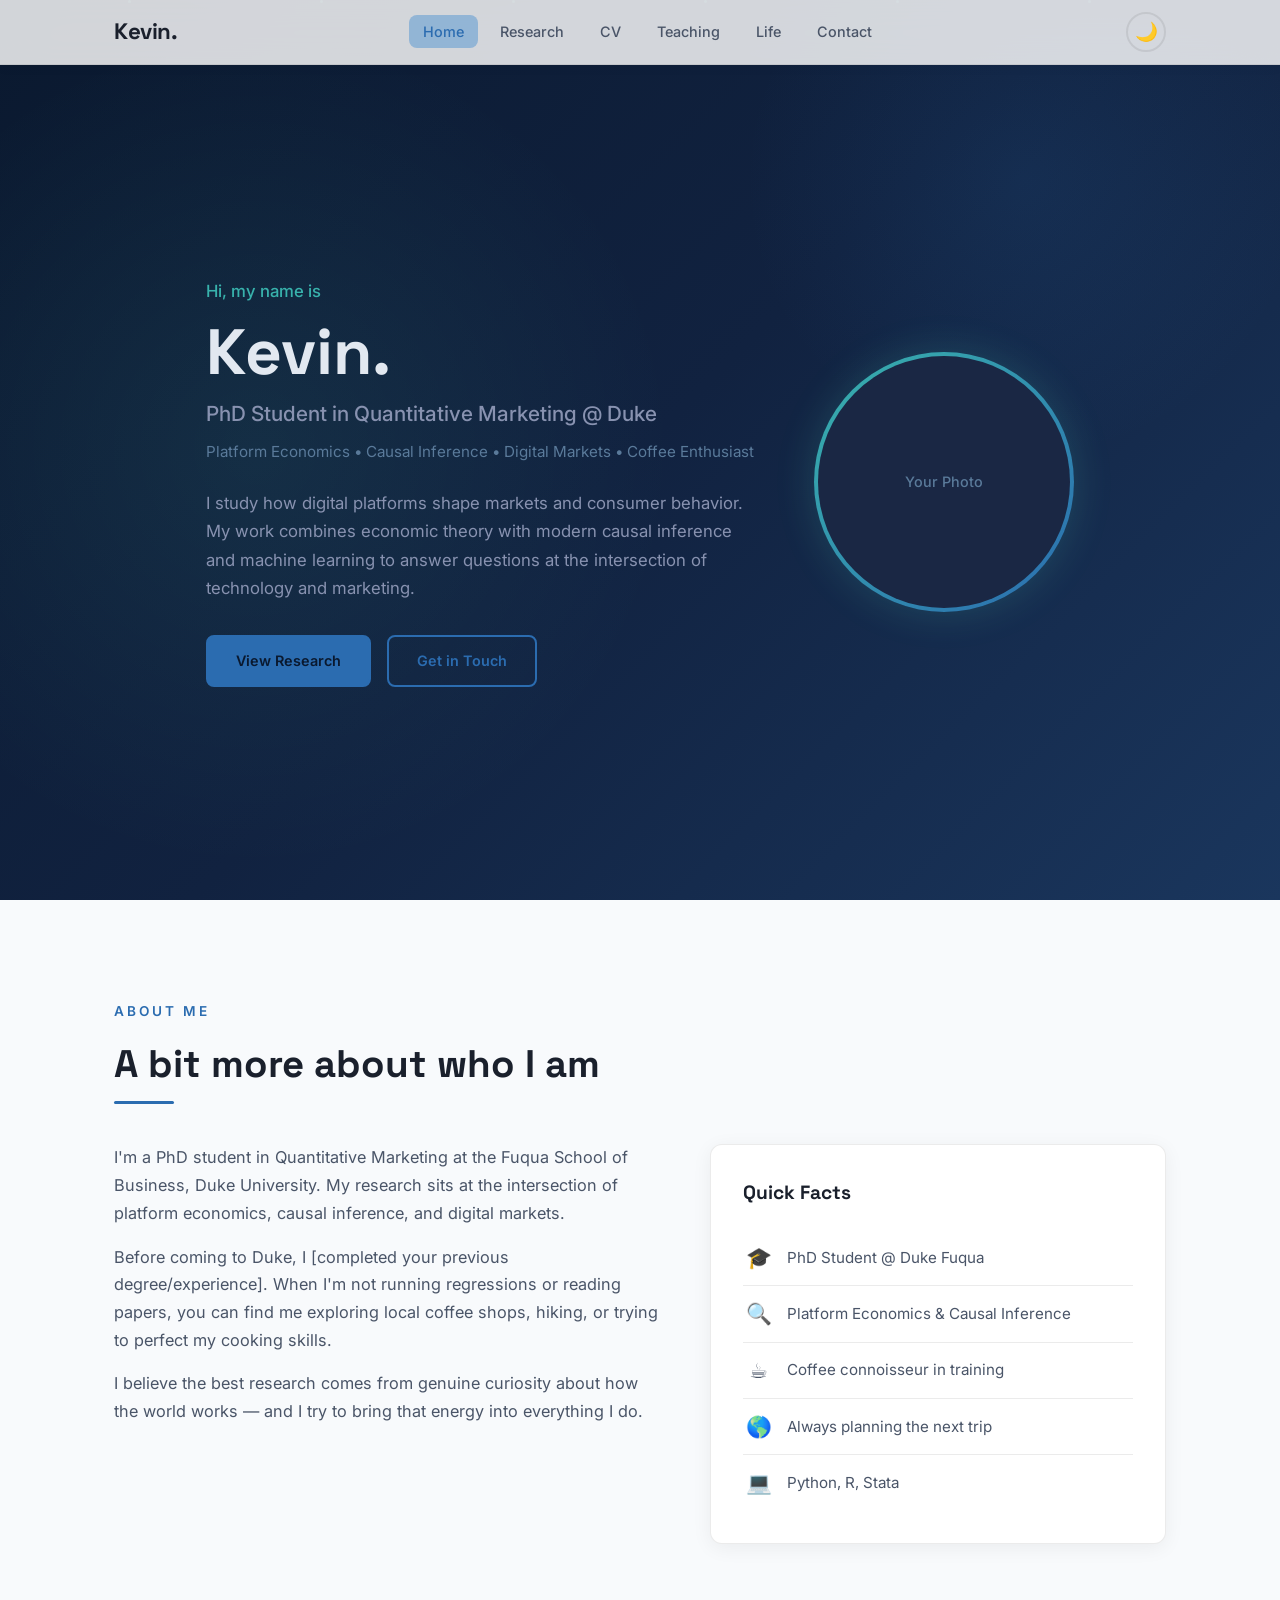
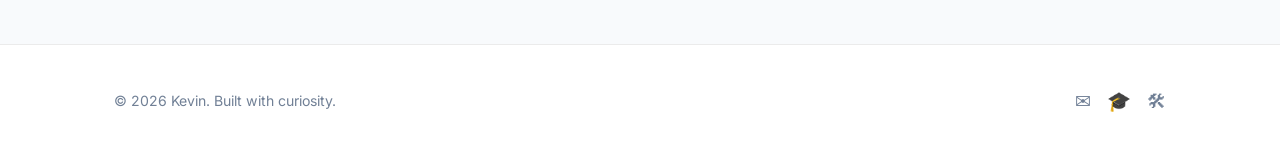
==== index.html @ 46b9edf4 "Redesign site: multi-page layout with dark mode, animations, and gallery Complete rebuild of persona" ====
<!DOCTYPE html>
<html lang="en">
<head>
  <meta charset="UTF-8">
  <meta name="viewport" content="width=device-width, initial-scale=1.0">
  <title>Kevin | PhD Student in Quantitative Marketing @ Duke</title>
  <meta name="description" content="Kevin is a PhD student in Quantitative Marketing at Duke University, researching platform economics, causal inference, and digital markets.">
  <link rel="preconnect" href="https://fonts.googleapis.com">
  <link rel="preconnect" href="https://fonts.gstatic.com" crossorigin>
  <link href="https://fonts.googleapis.com/css2?family=Inter:wght@400;500;600;700&family=Space+Grotesk:wght@500;600;700&display=swap" rel="stylesheet">
  <link rel="stylesheet" href="css/style.css">
</head>
<body>

  <!-- Navigation -->
  <nav class="navbar">
    <div class="container">
      <a href="index.html" class="nav-brand">Kevin.</a>
      <ul class="nav-links">
        <li><a href="index.html">Home</a></li>
        <li><a href="research.html">Research</a></li>
        <li><a href="cv.html">CV</a></li>
        <li><a href="teaching.html">Teaching</a></li>
        <li><a href="life.html">Life</a></li>
        <li><a href="contact.html">Contact</a></li>
      </ul>
      <button class="theme-toggle" aria-label="Toggle dark mode">🌙</button>
      <button class="nav-hamburger" aria-label="Toggle menu">
        <span></span><span></span><span></span>
      </button>
    </div>
  </nav>

  <!-- Hero -->
  <header class="hero">
    <div class="hero-particles">
      <span></span><span></span><span></span>
      <span></span><span></span><span></span>
    </div>
    <div class="container hero-content">
      <div class="hero-text">
        <p class="hero-greeting">Hi, my name is</p>
        <h1>Kevin.</h1>
        <p class="hero-tagline">PhD Student in Quantitative Marketing @ Duke</p>
        <p class="hero-personality">Platform Economics &bull; Causal Inference &bull; Digital Markets &bull; Coffee Enthusiast</p>
        <p class="hero-bio">
          I study how digital platforms shape markets and consumer behavior.
          My work combines economic theory with modern causal inference and
          machine learning to answer questions at the intersection of
          technology and marketing.
        </p>
        <div class="hero-buttons">
          <a href="research.html" class="btn btn-primary">View Research</a>
          <a href="contact.html" class="btn btn-outline">Get in Touch</a>
        </div>
      </div>
      <div class="hero-photo">
        <div class="photo-frame">
          <div class="photo-placeholder">
            <!-- Replace with: <img src="assets/your-photo.jpg" alt="Kevin"> -->
            Your Photo
          </div>
        </div>
      </div>
    </div>
  </header>

  <!-- About Section -->
  <section class="section" id="about">
    <div class="container">
      <div class="section-header animate-on-scroll">
        <p class="section-label">About Me</p>
        <h2 class="section-title">A bit more about who I am</h2>
      </div>
      <div class="about-grid">
        <div class="about-text animate-on-scroll">
          <p>
            I'm a PhD student in Quantitative Marketing at the Fuqua School of Business,
            Duke University. My research sits at the intersection of platform economics,
            causal inference, and digital markets.
          </p>
          <p>
            Before coming to Duke, I [completed your previous degree/experience].
            When I'm not running regressions or reading papers, you can find me
            exploring local coffee shops, hiking, or trying to perfect my cooking skills.
          </p>
          <p>
            I believe the best research comes from genuine curiosity about how the world works
            &mdash; and I try to bring that energy into everything I do.
          </p>
        </div>
        <div class="fun-facts animate-on-scroll">
          <h3>Quick Facts</h3>
          <div class="fact-item">
            <span class="fact-icon">&#127891;</span>
            <span>PhD Student @ Duke Fuqua</span>
          </div>
          <div class="fact-item">
            <span class="fact-icon">&#128269;</span>
            <span>Platform Economics &amp; Causal Inference</span>
          </div>
          <div class="fact-item">
            <span class="fact-icon">&#9749;</span>
            <span>Coffee connoisseur in training</span>
          </div>
          <div class="fact-item">
            <span class="fact-icon">&#127758;</span>
            <span>Always planning the next trip</span>
          </div>
          <div class="fact-item">
            <span class="fact-icon">&#128187;</span>
            <span>Python, R, Stata</span>
          </div>
        </div>
      </div>
    </div>
  </section>

  <!-- Footer -->
  <footer class="footer">
    <div class="container">
      <p class="footer-text">&copy; 2026 Kevin. Built with curiosity.</p>
      <div class="footer-socials">
        <a href="mailto:your.email@duke.edu" aria-label="Email" title="Email">&#9993;</a>
        <a href="https://scholar.google.com/" target="_blank" rel="noopener" aria-label="Google Scholar" title="Google Scholar">&#127891;</a>
        <a href="https://github.com/Kevin2330" target="_blank" rel="noopener" aria-label="GitHub" title="GitHub">&#128736;</a>
      </div>
    </div>
  </footer>

  <script src="js/main.js"></script>
</body>
</html>
---- css/style.css ----
/* ═══════════════════════════════════════════════
   Kevin's Personal Website — Style System
   ═══════════════════════════════════════════════ */

/* ── Reset ── */
*, *::before, *::after { margin: 0; padding: 0; box-sizing: border-box; }

/* ── Light Theme (default) ── */
:root {
  --bg-primary: #f8fafc;
  --bg-secondary: #ffffff;
  --bg-card: #ffffff;
  --bg-hero: linear-gradient(135deg, #0a192f 0%, #112240 50%, #1a365d 100%);
  --bg-nav: rgba(255, 255, 255, 0.82);
  --text-primary: #1a202c;
  --text-secondary: #4a5568;
  --text-muted: #718096;
  --accent: #2b6cb0;
  --accent-bright: #3182ce;
  --accent-glow: rgba(49, 130, 206, 0.4);
  --accent-teal: #38b2ac;
  --border: rgba(0, 0, 0, 0.08);
  --shadow-sm: 0 1px 3px rgba(0,0,0,0.06);
  --shadow-md: 0 4px 14px rgba(0,0,0,0.08);
  --shadow-lg: 0 10px 40px rgba(0,0,0,0.1);
  --shadow-card: 0 4px 20px rgba(0,0,0,0.06);
  --nav-shadow: 0 1px 12px rgba(0,0,0,0.06);
  --radius: 12px;
  --radius-sm: 8px;
  --font-sans: 'Inter', system-ui, -apple-system, sans-serif;
  --font-heading: 'Space Grotesk', 'Inter', sans-serif;
  --max-width: 1100px;
  --transition: 0.3s cubic-bezier(0.4, 0, 0.2, 1);
}

/* ── Dark Theme ── */
[data-theme="dark"] {
  --bg-primary: #0a192f;
  --bg-secondary: #112240;
  --bg-card: #1a2744;
  --bg-hero: linear-gradient(135deg, #020c1b 0%, #0a192f 50%, #112240 100%);
  --bg-nav: rgba(10, 25, 47, 0.88);
  --text-primary: #ccd6f6;
  --text-secondary: #8892b0;
  --text-muted: #5a6a8a;
  --accent: #64ffda;
  --accent-bright: #64ffda;
  --accent-glow: rgba(100, 255, 218, 0.15);
  --accent-teal: #64ffda;
  --border: rgba(255, 255, 255, 0.08);
  --shadow-sm: 0 1px 3px rgba(0,0,0,0.3);
  --shadow-md: 0 4px 14px rgba(0,0,0,0.4);
  --shadow-lg: 0 10px 40px rgba(0,0,0,0.5);
  --shadow-card: 0 4px 20px rgba(0,0,0,0.3);
  --nav-shadow: 0 1px 12px rgba(0,0,0,0.3);
}

/* ── Base ── */
html { scroll-behavior: smooth; }

body {
  font-family: var(--font-sans);
  color: var(--text-primary);
  background: var(--bg-primary);
  line-height: 1.7;
  font-size: 16px;
  transition: background var(--transition), color var(--transition);
  overflow-x: hidden;
}

a { color: var(--accent-bright); text-decoration: none; transition: color var(--transition); }
a:hover { color: var(--accent-teal); }

img { max-width: 100%; display: block; }

.container {
  max-width: var(--max-width);
  margin: 0 auto;
  padding: 0 24px;
}

/* ── Navbar (Glassmorphism) ── */
.navbar {
  position: fixed;
  top: 0;
  left: 0;
  right: 0;
  z-index: 1000;
  background: var(--bg-nav);
  backdrop-filter: blur(20px);
  -webkit-backdrop-filter: blur(20px);
  border-bottom: 1px solid var(--border);
  box-shadow: var(--nav-shadow);
  transition: background var(--transition), box-shadow var(--transition);
}

.navbar .container {
  display: flex;
  align-items: center;
  justify-content: space-between;
  height: 64px;
}

.nav-brand {
  font-family: var(--font-heading);
  font-size: 1.4rem;
  font-weight: 700;
  color: var(--text-primary);
  letter-spacing: -0.5px;
}
.nav-brand:hover { color: var(--accent); text-decoration: none; }

.nav-links {
  list-style: none;
  display: flex;
  align-items: center;
  gap: 8px;
}

.nav-links a {
  color: var(--text-secondary);
  font-size: 0.9rem;
  font-weight: 500;
  padding: 8px 14px;
  border-radius: var(--radius-sm);
  transition: all var(--transition);
  position: relative;
}

.nav-links a:hover,
.nav-links a.active {
  color: var(--accent);
  background: var(--accent-glow);
  text-decoration: none;
}

/* Dark mode toggle */
.theme-toggle {
  background: none;
  border: 2px solid var(--border);
  color: var(--text-secondary);
  cursor: pointer;
  width: 40px;
  height: 40px;
  border-radius: 50%;
  display: flex;
  align-items: center;
  justify-content: center;
  font-size: 1.15rem;
  transition: all var(--transition);
  margin-left: 8px;
}
.theme-toggle:hover {
  border-color: var(--accent);
  color: var(--accent);
  transform: rotate(30deg);
}

/* Hamburger */
.nav-hamburger {
  display: none;
  background: none;
  border: none;
  cursor: pointer;
  flex-direction: column;
  gap: 5px;
  padding: 8px;
}
.nav-hamburger span {
  display: block;
  width: 24px;
  height: 2.5px;
  background: var(--text-primary);
  border-radius: 2px;
  transition: all var(--transition);
}
.nav-hamburger.open span:nth-child(1) { transform: rotate(45deg) translate(5px, 5px); }
.nav-hamburger.open span:nth-child(2) { opacity: 0; }
.nav-hamburger.open span:nth-child(3) { transform: rotate(-45deg) translate(5px, -5px); }

/* ── Hero Section ── */
.hero {
  min-height: 100vh;
  display: flex;
  align-items: center;
  background: var(--bg-hero);
  position: relative;
  overflow: hidden;
  padding-top: 64px;
}

.hero::before {
  content: '';
  position: absolute;
  inset: 0;
  background:
    radial-gradient(ellipse 600px 600px at 20% 50%, rgba(100,255,218,0.07) 0%, transparent 70%),
    radial-gradient(ellipse 400px 400px at 80% 20%, rgba(49,130,206,0.1) 0%, transparent 70%);
  animation: heroGlow 8s ease-in-out infinite alternate;
}

@keyframes heroGlow {
  0% { opacity: 0.6; transform: scale(1); }
  100% { opacity: 1; transform: scale(1.05); }
}

/* Floating particles */
.hero-particles {
  position: absolute;
  inset: 0;
  overflow: hidden;
  pointer-events: none;
}
.hero-particles span {
  position: absolute;
  width: 3px;
  height: 3px;
  background: rgba(100, 255, 218, 0.3);
  border-radius: 50%;
  animation: float linear infinite;
}
.hero-particles span:nth-child(1) { left: 10%; animation-duration: 12s; animation-delay: 0s; }
.hero-particles span:nth-child(2) { left: 25%; animation-duration: 15s; animation-delay: 2s; }
.hero-particles span:nth-child(3) { left: 40%; animation-duration: 10s; animation-delay: 4s; }
.hero-particles span:nth-child(4) { left: 55%; animation-duration: 14s; animation-delay: 1s; }
.hero-particles span:nth-child(5) { left: 70%; animation-duration: 11s; animation-delay: 3s; }
.hero-particles span:nth-child(6) { left: 85%; animation-duration: 13s; animation-delay: 5s; }

@keyframes float {
  0% { transform: translateY(100vh) scale(0); opacity: 0; }
  10% { opacity: 1; }
  90% { opacity: 1; }
  100% { transform: translateY(-10vh) scale(1); opacity: 0; }
}

.hero-content {
  display: flex;
  align-items: center;
  gap: 60px;
  position: relative;
  z-index: 2;
  padding: 40px 0;
}

.hero-text { flex: 1; }

.hero-greeting {
  font-family: var(--font-sans);
  font-size: 1.05rem;
  color: var(--accent-teal);
  font-weight: 500;
  margin-bottom: 12px;
  opacity: 0;
  animation: fadeInUp 0.6s ease forwards 0.2s;
}

.hero h1 {
  font-family: var(--font-heading);
  font-size: clamp(2.5rem, 5vw, 4rem);
  font-weight: 700;
  color: #e2e8f0;
  line-height: 1.1;
  margin-bottom: 8px;
  opacity: 0;
  animation: fadeInUp 0.6s ease forwards 0.4s;
}

.hero-tagline {
  font-size: clamp(1rem, 2vw, 1.3rem);
  color: #8892b0;
  margin-bottom: 8px;
  font-weight: 500;
  opacity: 0;
  animation: fadeInUp 0.6s ease forwards 0.6s;
}

.hero-personality {
  font-size: 0.95rem;
  color: #5a7a9a;
  margin-bottom: 24px;
  opacity: 0;
  animation: fadeInUp 0.6s ease forwards 0.7s;
}

.hero-bio {
  font-size: 1.05rem;
  color: #8892b0;
  max-width: 540px;
  margin-bottom: 32px;
  opacity: 0;
  animation: fadeInUp 0.6s ease forwards 0.8s;
}

.hero-buttons {
  display: flex;
  gap: 16px;
  flex-wrap: wrap;
  opacity: 0;
  animation: fadeInUp 0.6s ease forwards 1s;
}

@keyframes fadeInUp {
  from { opacity: 0; transform: translateY(24px); }
  to { opacity: 1; transform: translateY(0); }
}

/* Hero photo */
.hero-photo {
  flex-shrink: 0;
  opacity: 0;
  animation: fadeInUp 0.6s ease forwards 0.8s;
}

.photo-frame {
  width: 260px;
  height: 260px;
  border-radius: 50%;
  padding: 4px;
  background: linear-gradient(135deg, var(--accent-teal), var(--accent));
  box-shadow: 0 0 40px rgba(100,255,218,0.15);
  transition: transform var(--transition), box-shadow var(--transition);
}
.photo-frame:hover {
  transform: scale(1.03);
  box-shadow: 0 0 60px rgba(100,255,218,0.25);
}

.photo-placeholder {
  width: 100%;
  height: 100%;
  border-radius: 50%;
  background: #1a2744;
  display: flex;
  align-items: center;
  justify-content: center;
  color: #5a7a9a;
  font-size: 0.9rem;
  font-weight: 500;
  overflow: hidden;
}
.photo-placeholder img {
  width: 100%;
  height: 100%;
  object-fit: cover;
  border-radius: 50%;
}

/* ── Buttons ── */
.btn {
  display: inline-flex;
  align-items: center;
  gap: 8px;
  padding: 12px 28px;
  font-family: var(--font-sans);
  font-size: 0.9rem;
  font-weight: 600;
  border-radius: var(--radius-sm);
  border: 2px solid transparent;
  cursor: pointer;
  transition: all var(--transition);
  text-decoration: none;
}
.btn:hover { text-decoration: none; }

.btn-primary {
  background: var(--accent);
  color: #0a192f;
  border-color: var(--accent);
}
.btn-primary:hover {
  background: transparent;
  color: var(--accent);
  transform: translateY(-2px);
  box-shadow: 0 4px 20px var(--accent-glow);
}

.btn-outline {
  background: transparent;
  color: var(--accent);
  border-color: var(--accent);
}
.btn-outline:hover {
  background: var(--accent-glow);
  transform: translateY(-2px);
  color: var(--accent);
}

/* ── Section Layout ── */
.section {
  padding: 100px 0;
}

.section-header {
  margin-bottom: 48px;
}

.section-label {
  font-family: var(--font-sans);
  font-size: 0.85rem;
  font-weight: 600;
  color: var(--accent);
  text-transform: uppercase;
  letter-spacing: 3px;
  margin-bottom: 8px;
}

.section-title {
  font-family: var(--font-heading);
  font-size: clamp(1.8rem, 3vw, 2.4rem);
  font-weight: 700;
  color: var(--text-primary);
  position: relative;
  display: inline-block;
}

.section-title::after {
  content: '';
  position: absolute;
  bottom: -8px;
  left: 0;
  width: 60px;
  height: 3px;
  background: var(--accent);
  border-radius: 2px;
}

.section-alt {
  background: var(--bg-secondary);
}

/* ── About Section (Home page below fold) ── */
.about-grid {
  display: grid;
  grid-template-columns: 1.2fr 1fr;
  gap: 48px;
  align-items: start;
}

.about-text p {
  color: var(--text-secondary);
  margin-bottom: 16px;
  font-size: 1.02rem;
}

.fun-facts {
  background: var(--bg-card);
  border: 1px solid var(--border);
  border-radius: var(--radius);
  padding: 32px;
  box-shadow: var(--shadow-card);
}

.fun-facts h3 {
  font-family: var(--font-heading);
  font-size: 1.2rem;
  margin-bottom: 20px;
  color: var(--text-primary);
}

.fact-item {
  display: flex;
  align-items: center;
  gap: 12px;
  padding: 10px 0;
  border-bottom: 1px solid var(--border);
  color: var(--text-secondary);
  font-size: 0.95rem;
}
.fact-item:last-child { border-bottom: none; }
.fact-icon {
  font-size: 1.3rem;
  width: 32px;
  text-align: center;
}

/* ── Research Cards ── */
.research-section { margin-bottom: 48px; }

.research-section h3 {
  font-family: var(--font-heading);
  font-size: 1.3rem;
  color: var(--text-primary);
  margin-bottom: 24px;
  padding-left: 16px;
  border-left: 3px solid var(--accent);
}

.paper-card {
  background: var(--bg-card);
  border: 1px solid var(--border);
  border-radius: var(--radius);
  padding: 28px;
  margin-bottom: 20px;
  box-shadow: var(--shadow-card);
  transition: all var(--transition);
  position: relative;
  overflow: hidden;
}

.paper-card::before {
  content: '';
  position: absolute;
  top: 0;
  left: 0;
  width: 3px;
  height: 100%;
  background: var(--accent);
  transform: scaleY(0);
  transition: transform var(--transition);
}

.paper-card:hover {
  transform: translateY(-4px);
  box-shadow: var(--shadow-lg);
}
.paper-card:hover::before {
  transform: scaleY(1);
}

.paper-title {
  font-family: var(--font-heading);
  font-size: 1.1rem;
  font-weight: 600;
  color: var(--text-primary);
  margin-bottom: 6px;
}

.paper-authors {
  font-size: 0.9rem;
  color: var(--text-muted);
  font-style: italic;
  margin-bottom: 12px;
}

.paper-abstract {
  font-size: 0.92rem;
  color: var(--text-secondary);
  line-height: 1.6;
  max-height: 0;
  overflow: hidden;
  transition: max-height 0.4s ease, margin 0.3s ease;
}
.paper-abstract.expanded {
  max-height: 500px;
  margin-bottom: 16px;
}

.paper-toggle {
  background: none;
  border: none;
  color: var(--accent);
  font-size: 0.85rem;
  font-weight: 600;
  cursor: pointer;
  padding: 4px 0;
  transition: color var(--transition);
  font-family: var(--font-sans);
}
.paper-toggle:hover { color: var(--accent-teal); }

.paper-links {
  display: flex;
  gap: 12px;
  margin-top: 12px;
}

.paper-link {
  font-size: 0.82rem;
  font-weight: 600;
  color: var(--accent);
  padding: 4px 12px;
  border: 1px solid var(--accent);
  border-radius: 20px;
  transition: all var(--transition);
}
.paper-link:hover {
  background: var(--accent);
  color: #0a192f;
  text-decoration: none;
}

/* ── CV Page ── */
.cv-header {
  text-align: center;
  margin-bottom: 48px;
}

.cv-download-btn {
  display: inline-flex;
  align-items: center;
  gap: 10px;
  padding: 14px 36px;
  font-size: 1rem;
}

.cv-embed {
  width: 100%;
  height: 80vh;
  border: 1px solid var(--border);
  border-radius: var(--radius);
  box-shadow: var(--shadow-md);
  margin-bottom: 48px;
}

.cv-timeline {
  position: relative;
  padding-left: 32px;
}

.cv-timeline::before {
  content: '';
  position: absolute;
  left: 7px;
  top: 0;
  bottom: 0;
  width: 2px;
  background: var(--border);
}

.timeline-item {
  position: relative;
  margin-bottom: 32px;
}

.timeline-item::before {
  content: '';
  position: absolute;
  left: -29px;
  top: 6px;
  width: 12px;
  height: 12px;
  background: var(--accent);
  border-radius: 50%;
  border: 2px solid var(--bg-primary);
}

.timeline-year {
  font-size: 0.85rem;
  font-weight: 600;
  color: var(--accent);
  margin-bottom: 4px;
}

.timeline-title {
  font-family: var(--font-heading);
  font-size: 1.1rem;
  font-weight: 600;
  color: var(--text-primary);
}

.timeline-subtitle {
  font-size: 0.95rem;
  color: var(--text-secondary);
}

/* ── Teaching Cards ── */
.teaching-grid {
  display: grid;
  grid-template-columns: repeat(auto-fill, minmax(320px, 1fr));
  gap: 24px;
}

.teaching-card {
  background: var(--bg-card);
  border: 1px solid var(--border);
  border-radius: var(--radius);
  padding: 28px;
  box-shadow: var(--shadow-card);
  transition: all var(--transition);
}

.teaching-card:hover {
  transform: translateY(-4px);
  box-shadow: var(--shadow-lg);
  border-color: var(--accent);
}

.teaching-card h3 {
  font-family: var(--font-heading);
  font-size: 1.1rem;
  color: var(--text-primary);
  margin-bottom: 4px;
}

.teaching-code {
  font-size: 0.85rem;
  color: var(--accent);
  font-weight: 600;
  margin-bottom: 8px;
}

.teaching-role {
  font-size: 0.9rem;
  color: var(--text-secondary);
  margin-bottom: 8px;
}

.teaching-desc {
  font-size: 0.9rem;
  color: var(--text-muted);
}

/* ── Life Gallery ── */
.gallery-filters {
  display: flex;
  gap: 8px;
  margin-bottom: 32px;
  flex-wrap: wrap;
}

.filter-btn {
  padding: 8px 20px;
  border: 2px solid var(--border);
  border-radius: 24px;
  background: transparent;
  color: var(--text-secondary);
  font-family: var(--font-sans);
  font-size: 0.88rem;
  font-weight: 500;
  cursor: pointer;
  transition: all var(--transition);
}

.filter-btn:hover,
.filter-btn.active {
  border-color: var(--accent);
  color: var(--accent);
  background: var(--accent-glow);
}

.gallery-grid {
  display: grid;
  grid-template-columns: repeat(auto-fill, minmax(280px, 1fr));
  gap: 20px;
}

.gallery-item {
  border-radius: var(--radius);
  overflow: hidden;
  cursor: pointer;
  position: relative;
  background: var(--bg-card);
  border: 1px solid var(--border);
  box-shadow: var(--shadow-card);
  transition: all var(--transition);
}

.gallery-item:hover {
  transform: translateY(-6px) scale(1.01);
  box-shadow: var(--shadow-lg);
}

.gallery-img {
  width: 100%;
  aspect-ratio: 1;
  object-fit: cover;
  transition: transform 0.5s ease;
}

/* Placeholder gradient images */
.gallery-placeholder {
  width: 100%;
  aspect-ratio: 1;
  display: flex;
  align-items: center;
  justify-content: center;
  font-size: 2.5rem;
  color: rgba(255,255,255,0.7);
}
.gallery-placeholder.travel { background: linear-gradient(135deg, #667eea, #764ba2); }
.gallery-placeholder.food { background: linear-gradient(135deg, #f093fb, #f5576c); }
.gallery-placeholder.hobbies { background: linear-gradient(135deg, #4facfe, #00f2fe); }
.gallery-placeholder.misc { background: linear-gradient(135deg, #43e97b, #38f9d7); }

.gallery-item:hover .gallery-img,
.gallery-item:hover .gallery-placeholder {
  transform: scale(1.05);
}

.gallery-caption {
  padding: 16px;
}

.gallery-caption h4 {
  font-family: var(--font-heading);
  font-size: 0.95rem;
  color: var(--text-primary);
  margin-bottom: 4px;
}

.gallery-caption p {
  font-size: 0.85rem;
  color: var(--text-muted);
}

.gallery-tag {
  display: inline-block;
  font-size: 0.72rem;
  font-weight: 600;
  color: var(--accent);
  background: var(--accent-glow);
  padding: 2px 10px;
  border-radius: 12px;
  margin-top: 8px;
  text-transform: uppercase;
  letter-spacing: 0.5px;
}

/* Lightbox */
.lightbox {
  position: fixed;
  inset: 0;
  background: rgba(0,0,0,0.92);
  z-index: 2000;
  display: none;
  align-items: center;
  justify-content: center;
  opacity: 0;
  transition: opacity 0.3s ease;
  cursor: pointer;
  backdrop-filter: blur(8px);
}
.lightbox.active {
  display: flex;
  opacity: 1;
}
.lightbox-content {
  max-width: 90vw;
  max-height: 85vh;
  position: relative;
  cursor: default;
}
.lightbox-content img,
.lightbox-content .gallery-placeholder {
  max-width: 90vw;
  max-height: 80vh;
  border-radius: var(--radius);
  object-fit: contain;
}
.lightbox-caption {
  text-align: center;
  color: #ccd6f6;
  padding: 16px;
  font-size: 1rem;
}
.lightbox-close {
  position: absolute;
  top: 20px;
  right: 24px;
  background: none;
  border: none;
  color: #ccd6f6;
  font-size: 2rem;
  cursor: pointer;
  z-index: 2001;
  transition: color var(--transition);
  line-height: 1;
}
.lightbox-close:hover { color: var(--accent); }

/* ── Contact Page ── */
.contact-grid {
  display: grid;
  grid-template-columns: 1fr 1fr;
  gap: 48px;
  align-items: start;
}

.contact-links {
  list-style: none;
  display: flex;
  flex-direction: column;
  gap: 16px;
}

.contact-link {
  display: flex;
  align-items: center;
  gap: 16px;
  padding: 20px 24px;
  background: var(--bg-card);
  border: 1px solid var(--border);
  border-radius: var(--radius);
  transition: all var(--transition);
  box-shadow: var(--shadow-card);
}

.contact-link:hover {
  transform: translateX(8px);
  border-color: var(--accent);
  box-shadow: var(--shadow-md);
  text-decoration: none;
}

.contact-icon {
  width: 48px;
  height: 48px;
  background: var(--accent-glow);
  border-radius: 50%;
  display: flex;
  align-items: center;
  justify-content: center;
  font-size: 1.3rem;
  flex-shrink: 0;
}

.contact-link-text h4 {
  font-family: var(--font-heading);
  font-size: 1rem;
  color: var(--text-primary);
}

.contact-link-text p {
  font-size: 0.88rem;
  color: var(--text-muted);
}

.contact-info h3 {
  font-family: var(--font-heading);
  font-size: 1.3rem;
  color: var(--text-primary);
  margin-bottom: 16px;
}

.contact-info p {
  color: var(--text-secondary);
  margin-bottom: 12px;
  line-height: 1.8;
}

/* ── Footer ── */
.footer {
  padding: 40px 0;
  border-top: 1px solid var(--border);
  background: var(--bg-secondary);
}

.footer .container {
  display: flex;
  justify-content: space-between;
  align-items: center;
}

.footer-text {
  font-size: 0.88rem;
  color: var(--text-muted);
}

.footer-socials {
  display: flex;
  gap: 16px;
}

.footer-socials a {
  color: var(--text-muted);
  font-size: 1.2rem;
  transition: all var(--transition);
}
.footer-socials a:hover {
  color: var(--accent);
  transform: translateY(-2px);
}

/* ── Scroll Animations ── */
.animate-on-scroll {
  opacity: 0;
  transform: translateY(30px);
  transition: opacity 0.7s ease, transform 0.7s ease;
}
.animate-on-scroll.visible {
  opacity: 1;
  transform: translateY(0);
}

/* Stagger children */
.stagger-children .animate-on-scroll:nth-child(1) { transition-delay: 0s; }
.stagger-children .animate-on-scroll:nth-child(2) { transition-delay: 0.1s; }
.stagger-children .animate-on-scroll:nth-child(3) { transition-delay: 0.2s; }
.stagger-children .animate-on-scroll:nth-child(4) { transition-delay: 0.3s; }
.stagger-children .animate-on-scroll:nth-child(5) { transition-delay: 0.4s; }
.stagger-children .animate-on-scroll:nth-child(6) { transition-delay: 0.5s; }
.stagger-children .animate-on-scroll:nth-child(7) { transition-delay: 0.6s; }
.stagger-children .animate-on-scroll:nth-child(8) { transition-delay: 0.7s; }

/* ── Page Top Padding (for fixed nav) ── */
.page-top {
  padding-top: 64px;
}

/* ── Page Hero (non-home pages) ── */
.page-hero {
  padding: 80px 0 40px;
  background: var(--bg-hero);
  margin-top: -64px;
  padding-top: 120px;
}

.page-hero h1 {
  font-family: var(--font-heading);
  font-size: clamp(2rem, 4vw, 3rem);
  color: #e2e8f0;
  margin-bottom: 8px;
}

.page-hero p {
  color: #8892b0;
  font-size: 1.05rem;
  max-width: 600px;
}

/* ── Responsive ── */
@media (max-width: 768px) {
  .nav-links {
    position: fixed;
    top: 64px;
    left: 0;
    right: 0;
    background: var(--bg-nav);
    backdrop-filter: blur(20px);
    -webkit-backdrop-filter: blur(20px);
    flex-direction: column;
    padding: 16px 24px;
    gap: 4px;
    border-bottom: 1px solid var(--border);
    transform: translateY(-120%);
    transition: transform var(--transition);
    box-shadow: var(--shadow-md);
  }

  .nav-links.open {
    transform: translateY(0);
  }

  .nav-hamburger {
    display: flex;
  }

  .hero-content {
    flex-direction: column-reverse;
    text-align: center;
    gap: 32px;
    padding: 24px 0;
  }

  .hero-bio { margin-left: auto; margin-right: auto; }
  .hero-buttons { justify-content: center; }

  .photo-frame {
    width: 180px;
    height: 180px;
  }

  .about-grid {
    grid-template-columns: 1fr;
    gap: 32px;
  }

  .contact-grid {
    grid-template-columns: 1fr;
    gap: 32px;
  }

  .gallery-grid {
    grid-template-columns: repeat(auto-fill, minmax(240px, 1fr));
  }

  .teaching-grid {
    grid-template-columns: 1fr;
  }

  .footer .container {
    flex-direction: column;
    gap: 16px;
    text-align: center;
  }

  .section {
    padding: 60px 0;
  }

  .page-hero {
    padding-top: 100px;
    padding-bottom: 32px;
  }
}

@media (max-width: 480px) {
  .hero h1 { font-size: 2rem; }
  .gallery-grid { grid-template-columns: 1fr; }
}
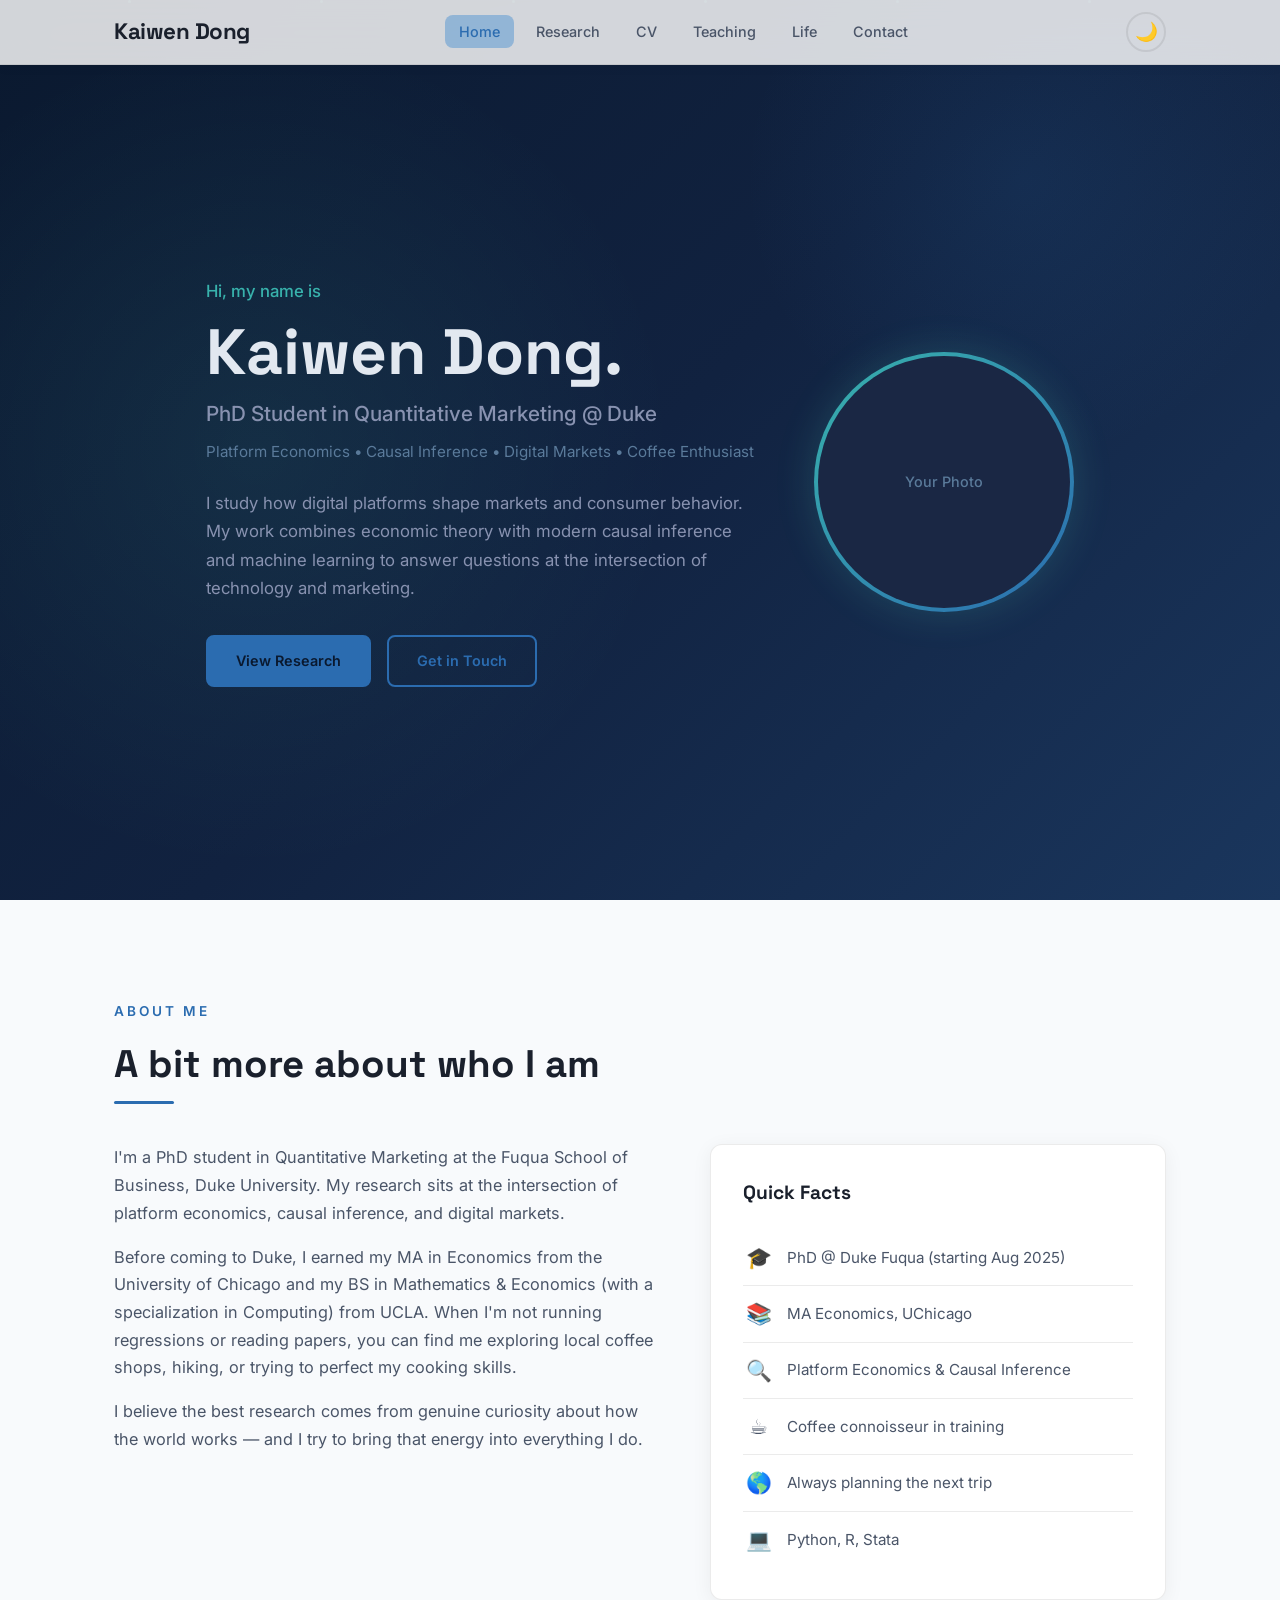
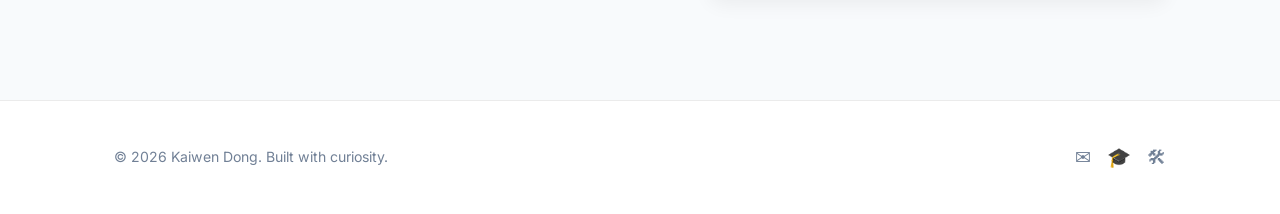
==== commit fdd67339: "Update name to Kaiwen Dong and add real education history - Replace "Kevin" with "Kaiwen Dong" acros" ====
--- a/index.html
+++ b/index.html
@@ -3,8 +3,8 @@
 <head>
   <meta charset="UTF-8">
   <meta name="viewport" content="width=device-width, initial-scale=1.0">
-  <title>Kevin | PhD Student in Quantitative Marketing @ Duke</title>
-  <meta name="description" content="Kevin is a PhD student in Quantitative Marketing at Duke University, researching platform economics, causal inference, and digital markets.">
+  <title>Kaiwen Dong | PhD Student in Quantitative Marketing @ Duke</title>
+  <meta name="description" content="Kaiwen Dong is a PhD student in Quantitative Marketing at Duke University's Fuqua School of Business, researching platform economics, causal inference, and digital markets.">
   <link rel="preconnect" href="https://fonts.googleapis.com">
   <link rel="preconnect" href="https://fonts.gstatic.com" crossorigin>
   <link href="https://fonts.googleapis.com/css2?family=Inter:wght@400;500;600;700&family=Space+Grotesk:wght@500;600;700&display=swap" rel="stylesheet">
@@ -15,7 +15,7 @@
   <!-- Navigation -->
   <nav class="navbar">
     <div class="container">
-      <a href="index.html" class="nav-brand">Kevin.</a>
+      <a href="index.html" class="nav-brand">Kaiwen Dong</a>
       <ul class="nav-links">
         <li><a href="index.html">Home</a></li>
         <li><a href="research.html">Research</a></li>
@@ -40,7 +40,7 @@
     <div class="container hero-content">
       <div class="hero-text">
         <p class="hero-greeting">Hi, my name is</p>
-        <h1>Kevin.</h1>
+        <h1>Kaiwen Dong.</h1>
         <p class="hero-tagline">PhD Student in Quantitative Marketing @ Duke</p>
         <p class="hero-personality">Platform Economics &bull; Causal Inference &bull; Digital Markets &bull; Coffee Enthusiast</p>
         <p class="hero-bio">
@@ -80,7 +80,8 @@
             causal inference, and digital markets.
           </p>
           <p>
-            Before coming to Duke, I [completed your previous degree/experience].
+            Before coming to Duke, I earned my MA in Economics from the University of Chicago
+            and my BS in Mathematics &amp; Economics (with a specialization in Computing) from UCLA.
             When I'm not running regressions or reading papers, you can find me
             exploring local coffee shops, hiking, or trying to perfect my cooking skills.
           </p>
@@ -93,7 +94,11 @@
           <h3>Quick Facts</h3>
           <div class="fact-item">
             <span class="fact-icon">&#127891;</span>
-            <span>PhD Student @ Duke Fuqua</span>
+            <span>PhD @ Duke Fuqua (starting Aug 2025)</span>
+          </div>
+          <div class="fact-item">
+            <span class="fact-icon">&#128218;</span>
+            <span>MA Economics, UChicago</span>
           </div>
           <div class="fact-item">
             <span class="fact-icon">&#128269;</span>
@@ -119,7 +124,7 @@
   <!-- Footer -->
   <footer class="footer">
     <div class="container">
-      <p class="footer-text">&copy; 2026 Kevin. Built with curiosity.</p>
+      <p class="footer-text">&copy; 2026 Kaiwen Dong. Built with curiosity.</p>
       <div class="footer-socials">
         <a href="mailto:your.email@duke.edu" aria-label="Email" title="Email">&#9993;</a>
         <a href="https://scholar.google.com/" target="_blank" rel="noopener" aria-label="Google Scholar" title="Google Scholar">&#127891;</a>
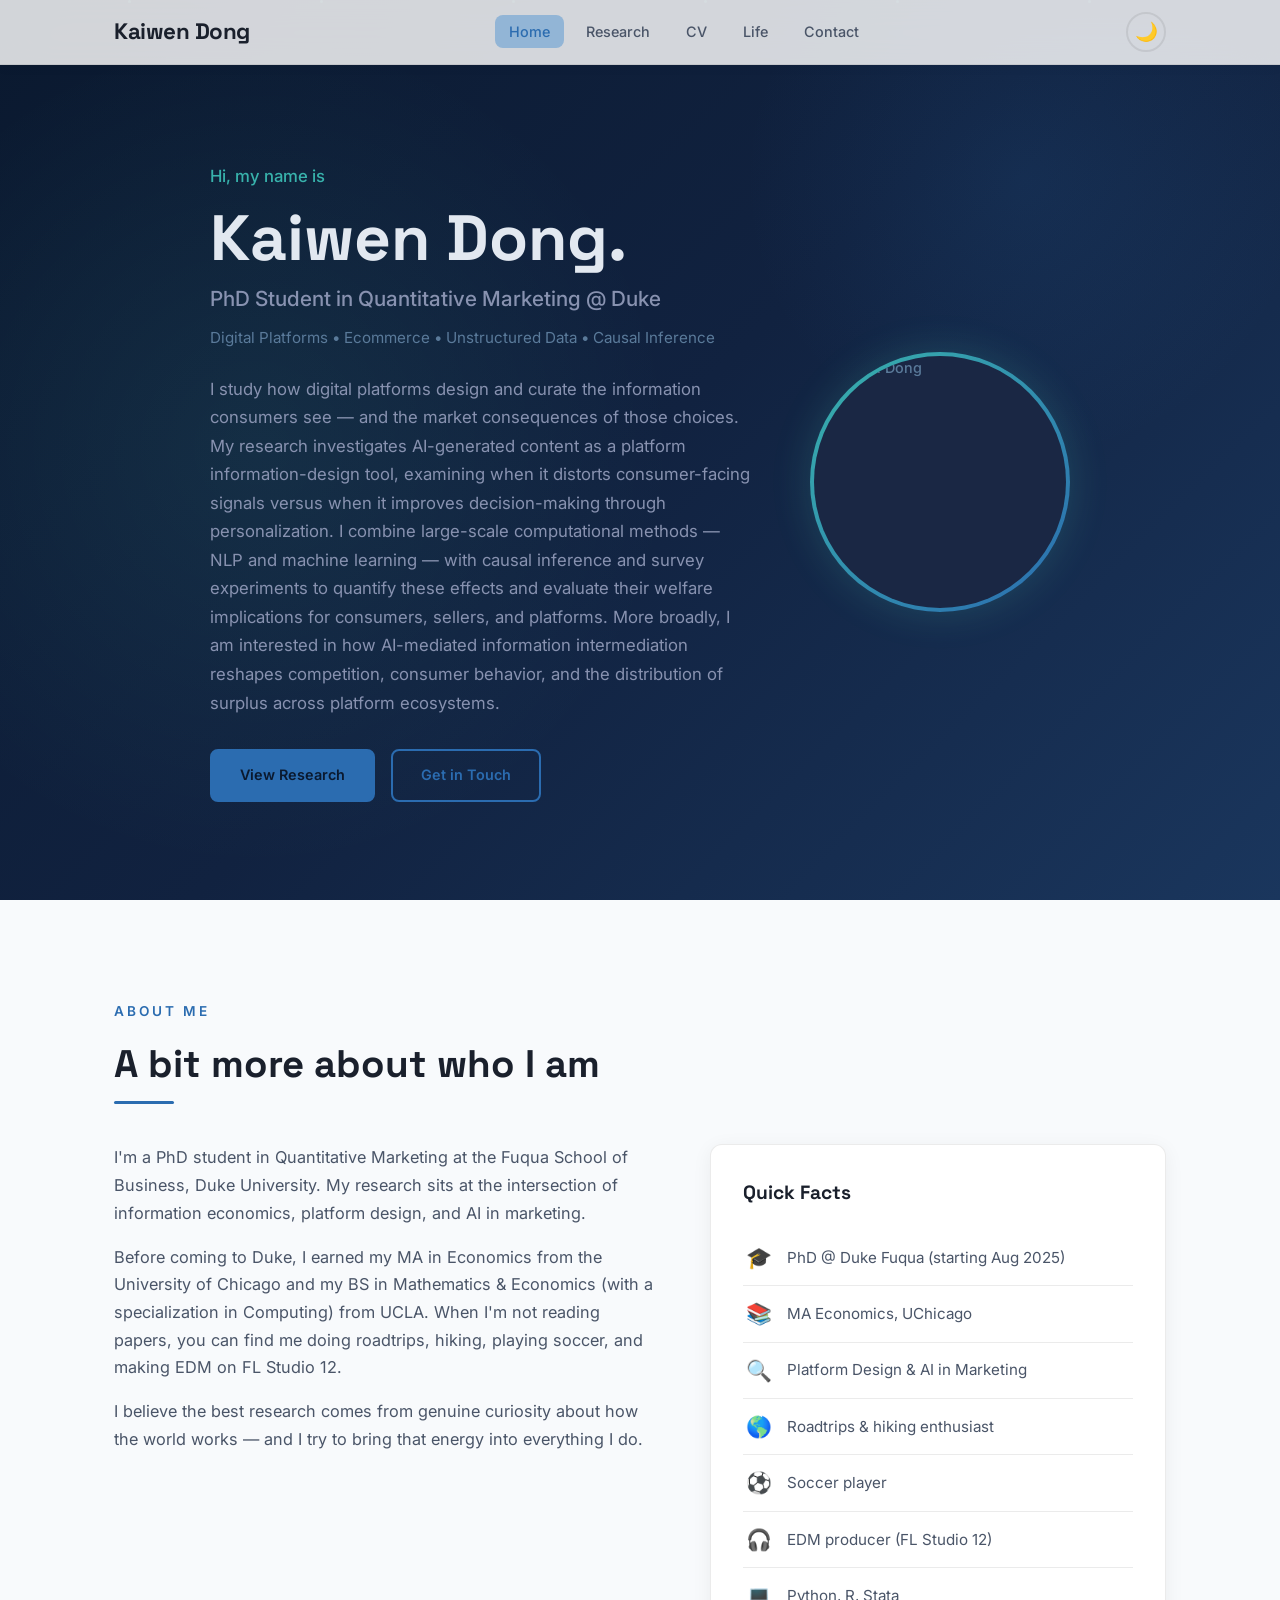
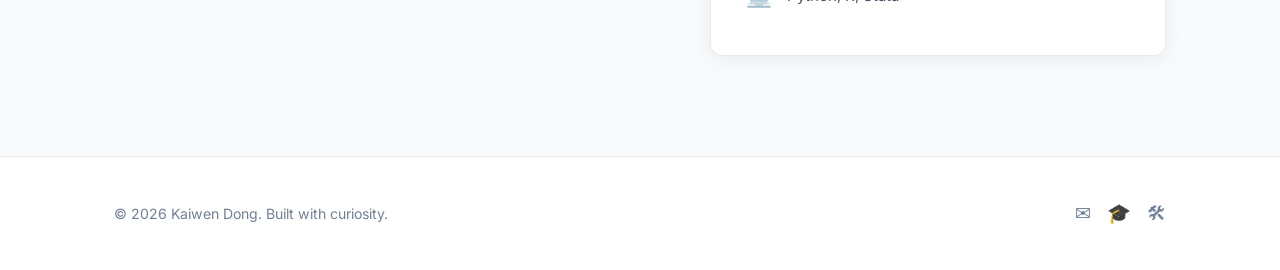
==== commit b23d88f5: "Update content: profile photo, research bio, contact info, remove teaching - Add profile.jpg and wir" ====
--- a/index.html
+++ b/index.html
@@ -20,8 +20,7 @@
         <li><a href="index.html">Home</a></li>
         <li><a href="research.html">Research</a></li>
         <li><a href="cv.html">CV</a></li>
-        <li><a href="teaching.html">Teaching</a></li>
-        <li><a href="life.html">Life</a></li>
+<li><a href="life.html">Life</a></li>
         <li><a href="contact.html">Contact</a></li>
       </ul>
       <button class="theme-toggle" aria-label="Toggle dark mode">🌙</button>
@@ -42,12 +41,18 @@
         <p class="hero-greeting">Hi, my name is</p>
         <h1>Kaiwen Dong.</h1>
         <p class="hero-tagline">PhD Student in Quantitative Marketing @ Duke</p>
-        <p class="hero-personality">Platform Economics &bull; Causal Inference &bull; Digital Markets &bull; Coffee Enthusiast</p>
+        <p class="hero-personality">Digital Platforms &bull; Ecommerce &bull; Unstructured Data &bull; Causal Inference</p>
         <p class="hero-bio">
-          I study how digital platforms shape markets and consumer behavior.
-          My work combines economic theory with modern causal inference and
-          machine learning to answer questions at the intersection of
-          technology and marketing.
+          I study how digital platforms design and curate the information consumers
+          see &mdash; and the market consequences of those choices. My research investigates
+          AI-generated content as a platform information-design tool, examining when it
+          distorts consumer-facing signals versus when it improves decision-making through
+          personalization. I combine large-scale computational methods &mdash; NLP and machine
+          learning &mdash; with causal inference and survey experiments to quantify these effects
+          and evaluate their welfare implications for consumers, sellers, and platforms.
+          More broadly, I am interested in how AI-mediated information intermediation
+          reshapes competition, consumer behavior, and the distribution of surplus across
+          platform ecosystems.
         </p>
         <div class="hero-buttons">
           <a href="research.html" class="btn btn-primary">View Research</a>
@@ -57,8 +62,7 @@
       <div class="hero-photo">
         <div class="photo-frame">
           <div class="photo-placeholder">
-            <!-- Replace with: <img src="assets/your-photo.jpg" alt="Kevin"> -->
-            Your Photo
+            <img src="assets/profile.jpg" alt="Kaiwen Dong">
           </div>
         </div>
       </div>
@@ -76,14 +80,14 @@
         <div class="about-text animate-on-scroll">
           <p>
             I'm a PhD student in Quantitative Marketing at the Fuqua School of Business,
-            Duke University. My research sits at the intersection of platform economics,
-            causal inference, and digital markets.
+            Duke University. My research sits at the intersection of information economics,
+            platform design, and AI in marketing.
           </p>
           <p>
             Before coming to Duke, I earned my MA in Economics from the University of Chicago
             and my BS in Mathematics &amp; Economics (with a specialization in Computing) from UCLA.
-            When I'm not running regressions or reading papers, you can find me
-            exploring local coffee shops, hiking, or trying to perfect my cooking skills.
+            When I'm not reading papers, you can find me doing roadtrips, hiking,
+            playing soccer, and making EDM on FL Studio 12.
           </p>
           <p>
             I believe the best research comes from genuine curiosity about how the world works
@@ -102,15 +106,19 @@
           </div>
           <div class="fact-item">
             <span class="fact-icon">&#128269;</span>
-            <span>Platform Economics &amp; Causal Inference</span>
-          </div>
-          <div class="fact-item">
-            <span class="fact-icon">&#9749;</span>
-            <span>Coffee connoisseur in training</span>
+            <span>Platform Design &amp; AI in Marketing</span>
           </div>
           <div class="fact-item">
             <span class="fact-icon">&#127758;</span>
-            <span>Always planning the next trip</span>
+            <span>Roadtrips &amp; hiking enthusiast</span>
+          </div>
+          <div class="fact-item">
+            <span class="fact-icon">&#9917;</span>
+            <span>Soccer player</span>
+          </div>
+          <div class="fact-item">
+            <span class="fact-icon">&#127911;</span>
+            <span>EDM producer (FL Studio 12)</span>
           </div>
           <div class="fact-item">
             <span class="fact-icon">&#128187;</span>
@@ -126,7 +134,7 @@
     <div class="container">
       <p class="footer-text">&copy; 2026 Kaiwen Dong. Built with curiosity.</p>
       <div class="footer-socials">
-        <a href="mailto:your.email@duke.edu" aria-label="Email" title="Email">&#9993;</a>
+        <a href="mailto:kaiwen.dong@duke.edu" aria-label="Email" title="Email">&#9993;</a>
         <a href="https://scholar.google.com/" target="_blank" rel="noopener" aria-label="Google Scholar" title="Google Scholar">&#127891;</a>
         <a href="https://github.com/Kevin2330" target="_blank" rel="noopener" aria-label="GitHub" title="GitHub">&#128736;</a>
       </div>
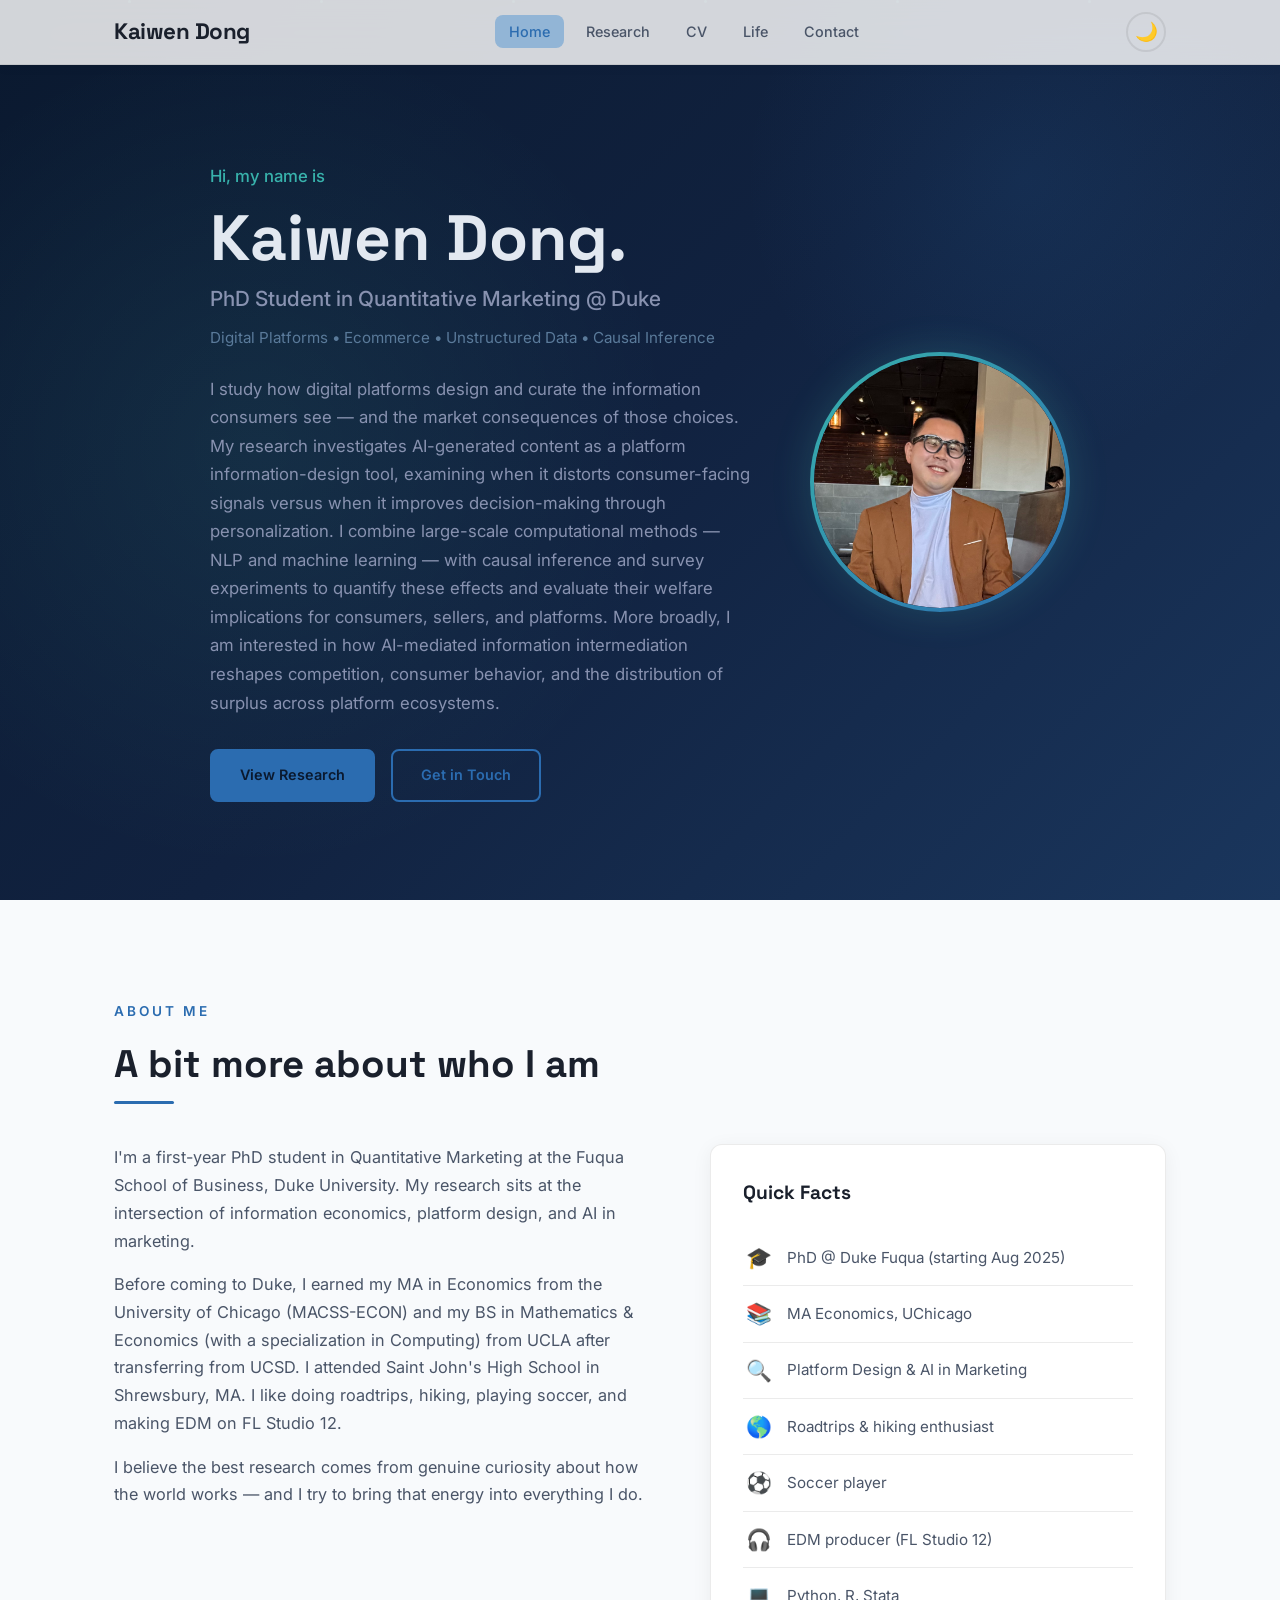
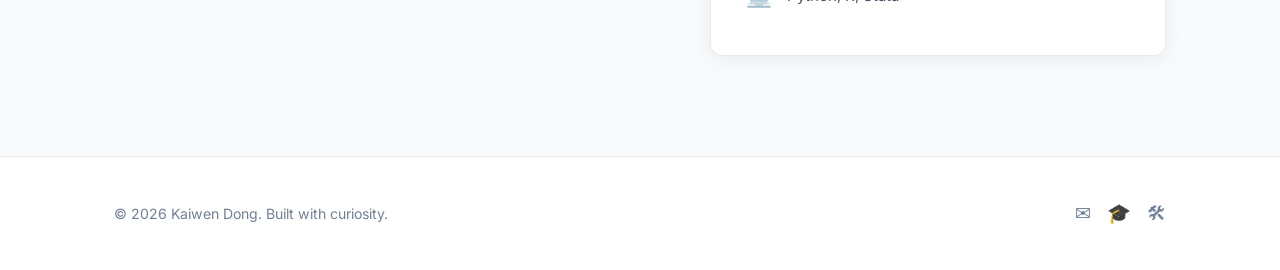
==== commit dbb214e4: "Update about section and add social links to contact page - About: add first-year PhD detail, MACSS-" ====
--- a/index.html
+++ b/index.html
@@ -79,15 +79,16 @@
       <div class="about-grid">
         <div class="about-text animate-on-scroll">
           <p>
-            I'm a PhD student in Quantitative Marketing at the Fuqua School of Business,
+            I'm a first-year PhD student in Quantitative Marketing at the Fuqua School of Business,
             Duke University. My research sits at the intersection of information economics,
             platform design, and AI in marketing.
           </p>
           <p>
             Before coming to Duke, I earned my MA in Economics from the University of Chicago
-            and my BS in Mathematics &amp; Economics (with a specialization in Computing) from UCLA.
-            When I'm not reading papers, you can find me doing roadtrips, hiking,
-            playing soccer, and making EDM on FL Studio 12.
+            (MACSS-ECON) and my BS in Mathematics &amp; Economics (with a specialization in Computing)
+            from UCLA after transferring from UCSD. I attended Saint John's High School in
+            Shrewsbury, MA. I like doing roadtrips, hiking, playing soccer, and making EDM
+            on FL Studio 12.
           </p>
           <p>
             I believe the best research comes from genuine curiosity about how the world works
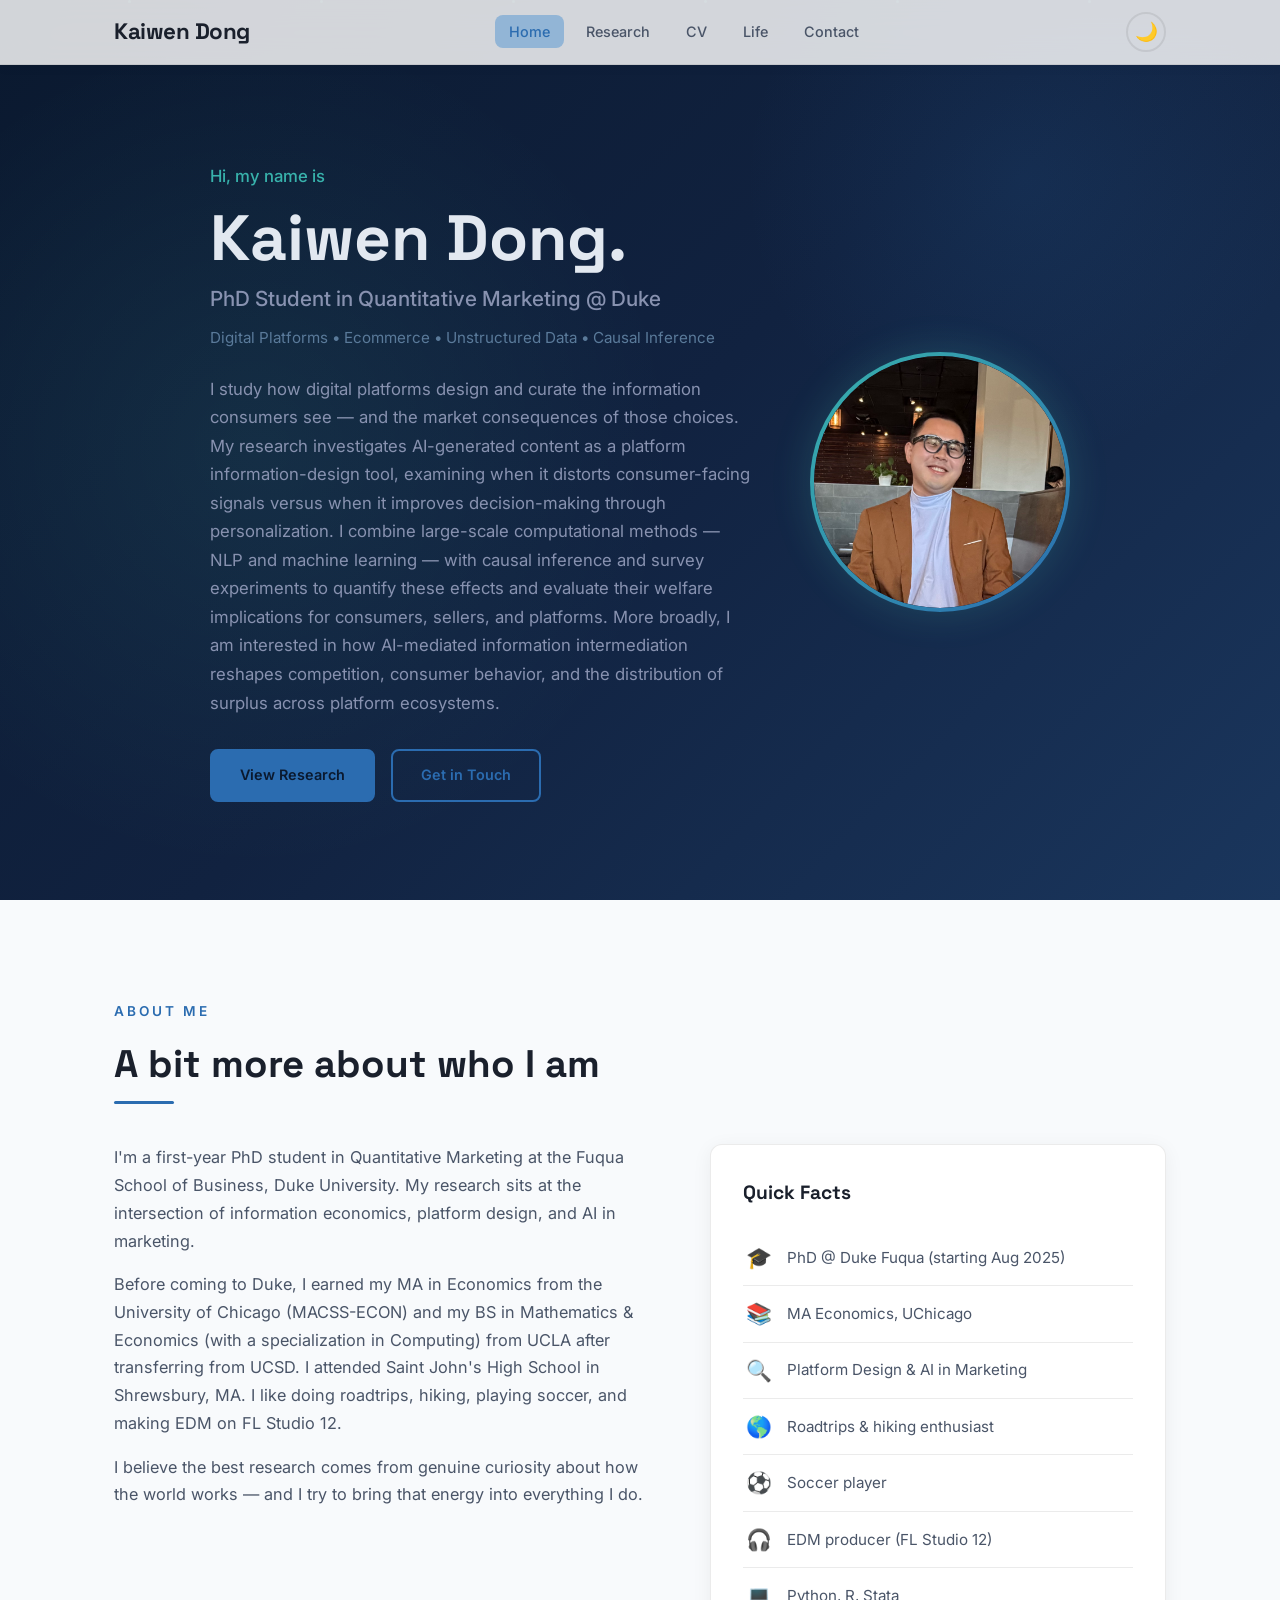
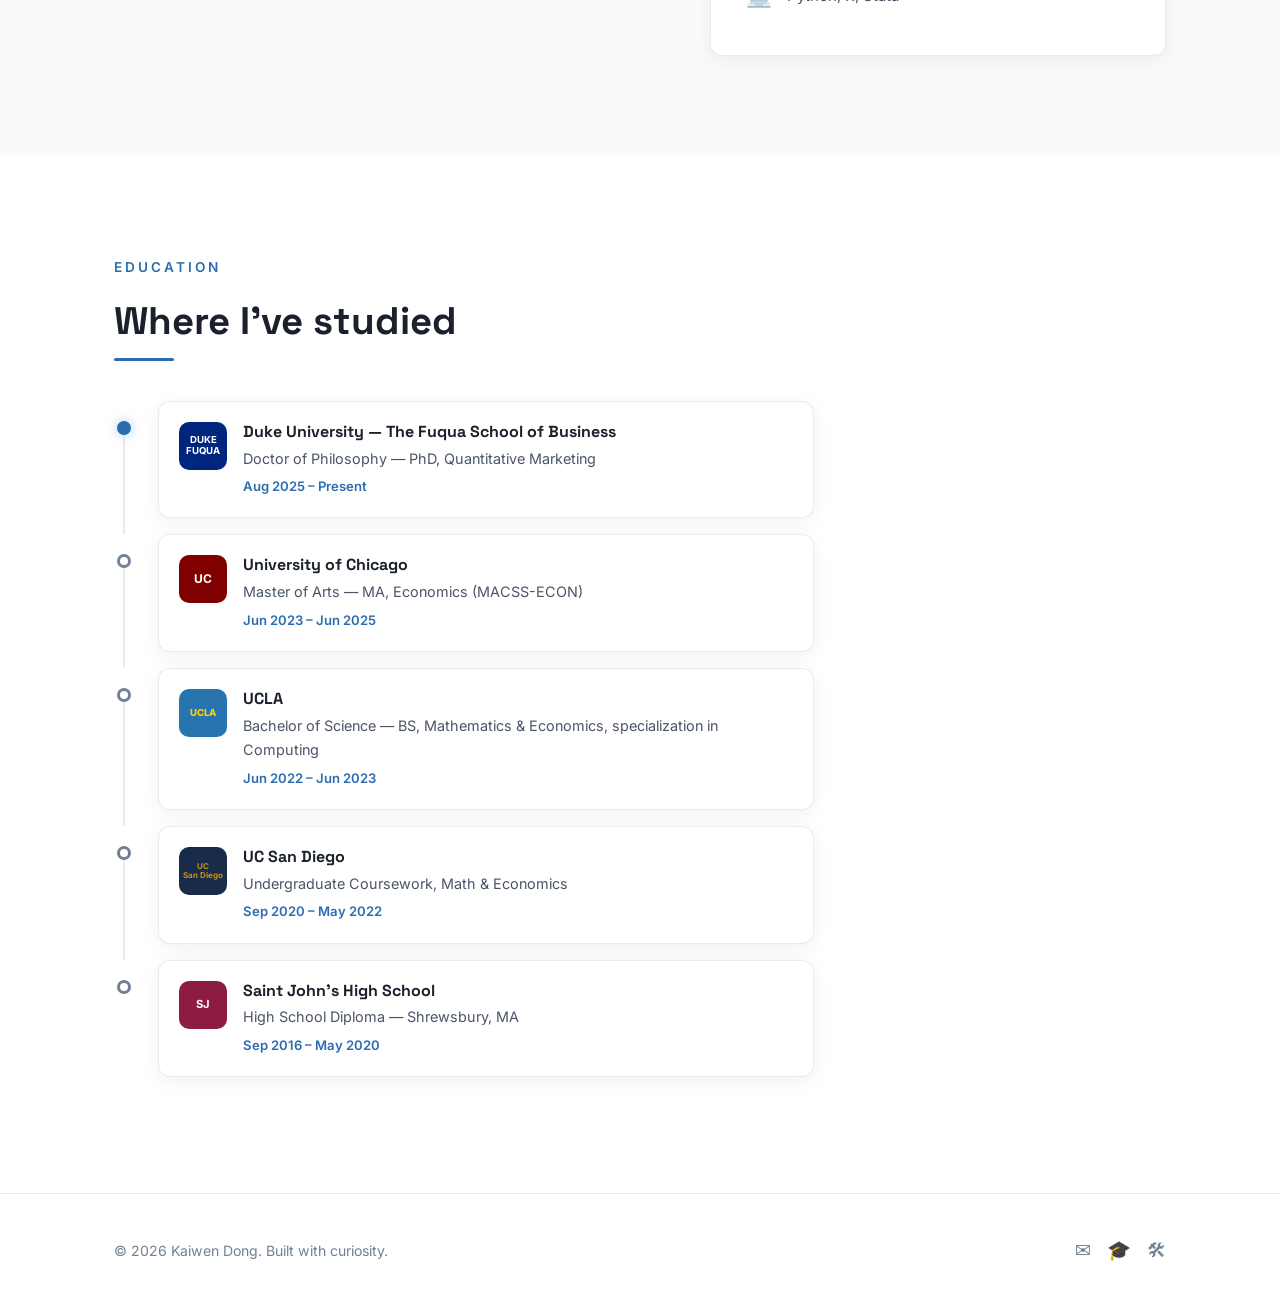
==== commit 395b3670: "Add education timeline to homepage and fix mobile navbar glitch - New Education section with vertica" ====
--- a/index.html
+++ b/index.html
@@ -4,7 +4,54 @@
   <meta charset="UTF-8">
   <meta name="viewport" content="width=device-width, initial-scale=1.0">
   <title>Kaiwen Dong | PhD Student in Quantitative Marketing @ Duke</title>
-  <meta name="description" content="Kaiwen Dong is a PhD student in Quantitative Marketing at Duke University's Fuqua School of Business, researching platform economics, causal inference, and digital markets.">
+  <meta name="description" content="Kaiwen Dong is a first-year PhD student in Quantitative Marketing at Duke University's Fuqua School of Business, researching platform economics, AI in marketing, causal inference, and digital markets.">
+  <meta name="keywords" content="Kaiwen Dong, PhD student, quantitative marketing, Duke University, Fuqua School of Business, platform economics, AI in marketing, causal inference, digital markets, ecommerce">
+  <meta name="author" content="Kaiwen Dong">
+  <meta name="robots" content="index, follow">
+  <link rel="canonical" href="https://kevin2330.github.io/">
+  <!-- Open Graph -->
+  <meta property="og:title" content="Kaiwen Dong | PhD Student in Quantitative Marketing @ Duke">
+  <meta property="og:description" content="First-year PhD student at Duke Fuqua researching platform economics, AI in marketing, causal inference, and digital markets.">
+  <meta property="og:image" content="https://kevin2330.github.io/assets/profile.jpg">
+  <meta property="og:url" content="https://kevin2330.github.io/">
+  <meta property="og:type" content="website">
+  <meta property="og:site_name" content="Kaiwen Dong">
+  <!-- Twitter Card -->
+  <meta name="twitter:card" content="summary_large_image">
+  <meta name="twitter:title" content="Kaiwen Dong | PhD Student in Quantitative Marketing @ Duke">
+  <meta name="twitter:description" content="First-year PhD student at Duke Fuqua researching platform economics, AI in marketing, causal inference, and digital markets.">
+  <meta name="twitter:image" content="https://kevin2330.github.io/assets/profile.jpg">
+  <!-- JSON-LD Structured Data -->
+  <script type="application/ld+json">
+  {
+    "@context": "https://schema.org",
+    "@type": "Person",
+    "name": "Kaiwen Dong",
+    "url": "https://kevin2330.github.io",
+    "image": "https://kevin2330.github.io/assets/profile.jpg",
+    "jobTitle": "PhD Student in Quantitative Marketing",
+    "worksFor": {
+      "@type": "Organization",
+      "name": "Duke University, Fuqua School of Business"
+    },
+    "email": "kaiwen.dong@duke.edu",
+    "alumniOf": [
+      {
+        "@type": "CollegeOrUniversity",
+        "name": "University of Chicago"
+      },
+      {
+        "@type": "CollegeOrUniversity",
+        "name": "University of California, Los Angeles"
+      }
+    ],
+    "knowsAbout": ["Platform Economics", "AI in Marketing", "Causal Inference", "Digital Markets", "Quantitative Marketing"],
+    "sameAs": [
+      "https://github.com/Kevin2330",
+      "https://www.linkedin.com/in/kaiwendong/"
+    ]
+  }
+  </script>
   <link rel="preconnect" href="https://fonts.googleapis.com">
   <link rel="preconnect" href="https://fonts.gstatic.com" crossorigin>
   <link href="https://fonts.googleapis.com/css2?family=Inter:wght@400;500;600;700&family=Space+Grotesk:wght@500;600;700&display=swap" rel="stylesheet">
@@ -130,6 +177,103 @@
     </div>
   </section>
 
+  <!-- Education Timeline -->
+  <section class="section section-alt" id="education">
+    <div class="container">
+      <div class="section-header animate-on-scroll">
+        <p class="section-label">Education</p>
+        <h2 class="section-title">Where I've studied</h2>
+      </div>
+      <div class="edu-timeline">
+
+        <div class="edu-item animate-on-scroll">
+          <div class="edu-line">
+            <div class="edu-dot edu-dot-active"></div>
+            <div class="edu-connector"></div>
+          </div>
+          <div class="edu-card">
+            <div class="edu-logo" style="background: #00257D;">
+              <span style="color: #fff; font-size: 0.6rem; font-weight: 700; text-align: center; line-height: 1.1;">DUKE<br>FUQUA</span>
+            </div>
+            <div class="edu-info">
+              <h4>Duke University &mdash; The Fuqua School of Business</h4>
+              <p class="edu-degree">Doctor of Philosophy &mdash; PhD, Quantitative Marketing</p>
+              <p class="edu-dates">Aug 2025 &ndash; Present</p>
+            </div>
+          </div>
+        </div>
+
+        <div class="edu-item animate-on-scroll">
+          <div class="edu-line">
+            <div class="edu-dot"></div>
+            <div class="edu-connector"></div>
+          </div>
+          <div class="edu-card">
+            <div class="edu-logo" style="background: #800000;">
+              <span style="color: #fff; font-size: 0.75rem; font-weight: 700;">UC</span>
+            </div>
+            <div class="edu-info">
+              <h4>University of Chicago</h4>
+              <p class="edu-degree">Master of Arts &mdash; MA, Economics (MACSS-ECON)</p>
+              <p class="edu-dates">Jun 2023 &ndash; Jun 2025</p>
+            </div>
+          </div>
+        </div>
+
+        <div class="edu-item animate-on-scroll">
+          <div class="edu-line">
+            <div class="edu-dot"></div>
+            <div class="edu-connector"></div>
+          </div>
+          <div class="edu-card">
+            <div class="edu-logo" style="background: #2774AE;">
+              <span style="color: #FFD100; font-size: 0.6rem; font-weight: 800;">UCLA</span>
+            </div>
+            <div class="edu-info">
+              <h4>UCLA</h4>
+              <p class="edu-degree">Bachelor of Science &mdash; BS, Mathematics &amp; Economics, specialization in Computing</p>
+              <p class="edu-dates">Jun 2022 &ndash; Jun 2023</p>
+            </div>
+          </div>
+        </div>
+
+        <div class="edu-item animate-on-scroll">
+          <div class="edu-line">
+            <div class="edu-dot"></div>
+            <div class="edu-connector"></div>
+          </div>
+          <div class="edu-card">
+            <div class="edu-logo" style="background: #182B49;">
+              <span style="color: #C69214; font-size: 0.5rem; font-weight: 700; text-align: center; line-height: 1.1;">UC<br>San Diego</span>
+            </div>
+            <div class="edu-info">
+              <h4>UC San Diego</h4>
+              <p class="edu-degree">Undergraduate Coursework, Math &amp; Economics</p>
+              <p class="edu-dates">Sep 2020 &ndash; May 2022</p>
+            </div>
+          </div>
+        </div>
+
+        <div class="edu-item animate-on-scroll">
+          <div class="edu-line">
+            <div class="edu-dot"></div>
+          </div>
+          <div class="edu-card">
+            <div class="edu-logo" style="background: #8C1D40;">
+              <span style="color: #fff; font-size: 0.7rem; font-weight: 700;">SJ</span>
+            </div>
+            <div class="edu-info">
+              <h4>Saint John's High School</h4>
+              <p class="edu-degree">High School Diploma &mdash; Shrewsbury, MA</p>
+              <p class="edu-dates">Sep 2016 &ndash; May 2020</p>
+            </div>
+          </div>
+        </div>
+
+      </div>
+    </div>
+  </section>
+
   <!-- Footer -->
   <footer class="footer">
     <div class="container">
--- a/css/style.css
+++ b/css/style.css
@@ -473,6 +473,108 @@
   text-align: center;
 }
 
+/* ── Education Timeline ── */
+.edu-timeline {
+  position: relative;
+  max-width: 700px;
+}
+
+.edu-item {
+  display: flex;
+  gap: 24px;
+  position: relative;
+}
+
+.edu-line {
+  display: flex;
+  flex-direction: column;
+  align-items: center;
+  flex-shrink: 0;
+  width: 20px;
+}
+
+.edu-dot {
+  width: 14px;
+  height: 14px;
+  border-radius: 50%;
+  background: var(--bg-card);
+  border: 3px solid var(--text-muted);
+  flex-shrink: 0;
+  z-index: 1;
+  margin-top: 20px;
+  transition: all var(--transition);
+}
+
+.edu-dot-active {
+  border-color: var(--accent);
+  background: var(--accent);
+  box-shadow: 0 0 12px var(--accent-glow);
+}
+
+.edu-connector {
+  width: 2px;
+  flex: 1;
+  background: var(--border);
+  min-height: 20px;
+}
+
+.edu-card {
+  display: flex;
+  align-items: flex-start;
+  gap: 16px;
+  background: var(--bg-card);
+  border: 1px solid var(--border);
+  border-radius: var(--radius);
+  padding: 20px;
+  margin-bottom: 16px;
+  flex: 1;
+  box-shadow: var(--shadow-card);
+  transition: all var(--transition);
+}
+
+.edu-card:hover {
+  transform: translateX(6px);
+  box-shadow: var(--shadow-md);
+  border-color: var(--accent);
+}
+
+.edu-logo {
+  width: 48px;
+  height: 48px;
+  border-radius: 10px;
+  display: flex;
+  align-items: center;
+  justify-content: center;
+  flex-shrink: 0;
+}
+
+.edu-info h4 {
+  font-family: var(--font-heading);
+  font-size: 1rem;
+  color: var(--text-primary);
+  margin-bottom: 4px;
+  line-height: 1.3;
+}
+
+.edu-degree {
+  font-size: 0.9rem;
+  color: var(--text-secondary);
+  margin-bottom: 4px;
+}
+
+.edu-dates {
+  font-size: 0.82rem;
+  color: var(--accent);
+  font-weight: 600;
+}
+
+@media (max-width: 768px) {
+  .edu-line { width: 16px; }
+  .edu-card { padding: 16px; }
+  .edu-logo { width: 40px; height: 40px; }
+  .edu-info h4 { font-size: 0.92rem; }
+}
+
 /* ── Research Cards ── */
 .research-section { margin-bottom: 48px; }
 
@@ -1010,25 +1112,42 @@
 
 /* ── Responsive ── */
 @media (max-width: 768px) {
+  .navbar .container {
+    height: 56px;
+  }
+
+  .theme-toggle {
+    order: 1;
+  }
+
+  .nav-hamburger {
+    order: 2;
+  }
+
   .nav-links {
     position: fixed;
-    top: 64px;
+    top: 56px;
     left: 0;
     right: 0;
-    background: var(--bg-nav);
+    background: var(--bg-secondary);
     backdrop-filter: blur(20px);
     -webkit-backdrop-filter: blur(20px);
     flex-direction: column;
     padding: 16px 24px;
     gap: 4px;
     border-bottom: 1px solid var(--border);
-    transform: translateY(-120%);
-    transition: transform var(--transition);
+    transform: translateY(-150%);
+    opacity: 0;
+    visibility: hidden;
+    transition: transform var(--transition), opacity var(--transition), visibility var(--transition);
     box-shadow: var(--shadow-md);
+    z-index: 999;
   }
 
   .nav-links.open {
     transform: translateY(0);
+    opacity: 1;
+    visibility: visible;
   }
 
   .nav-hamburger {
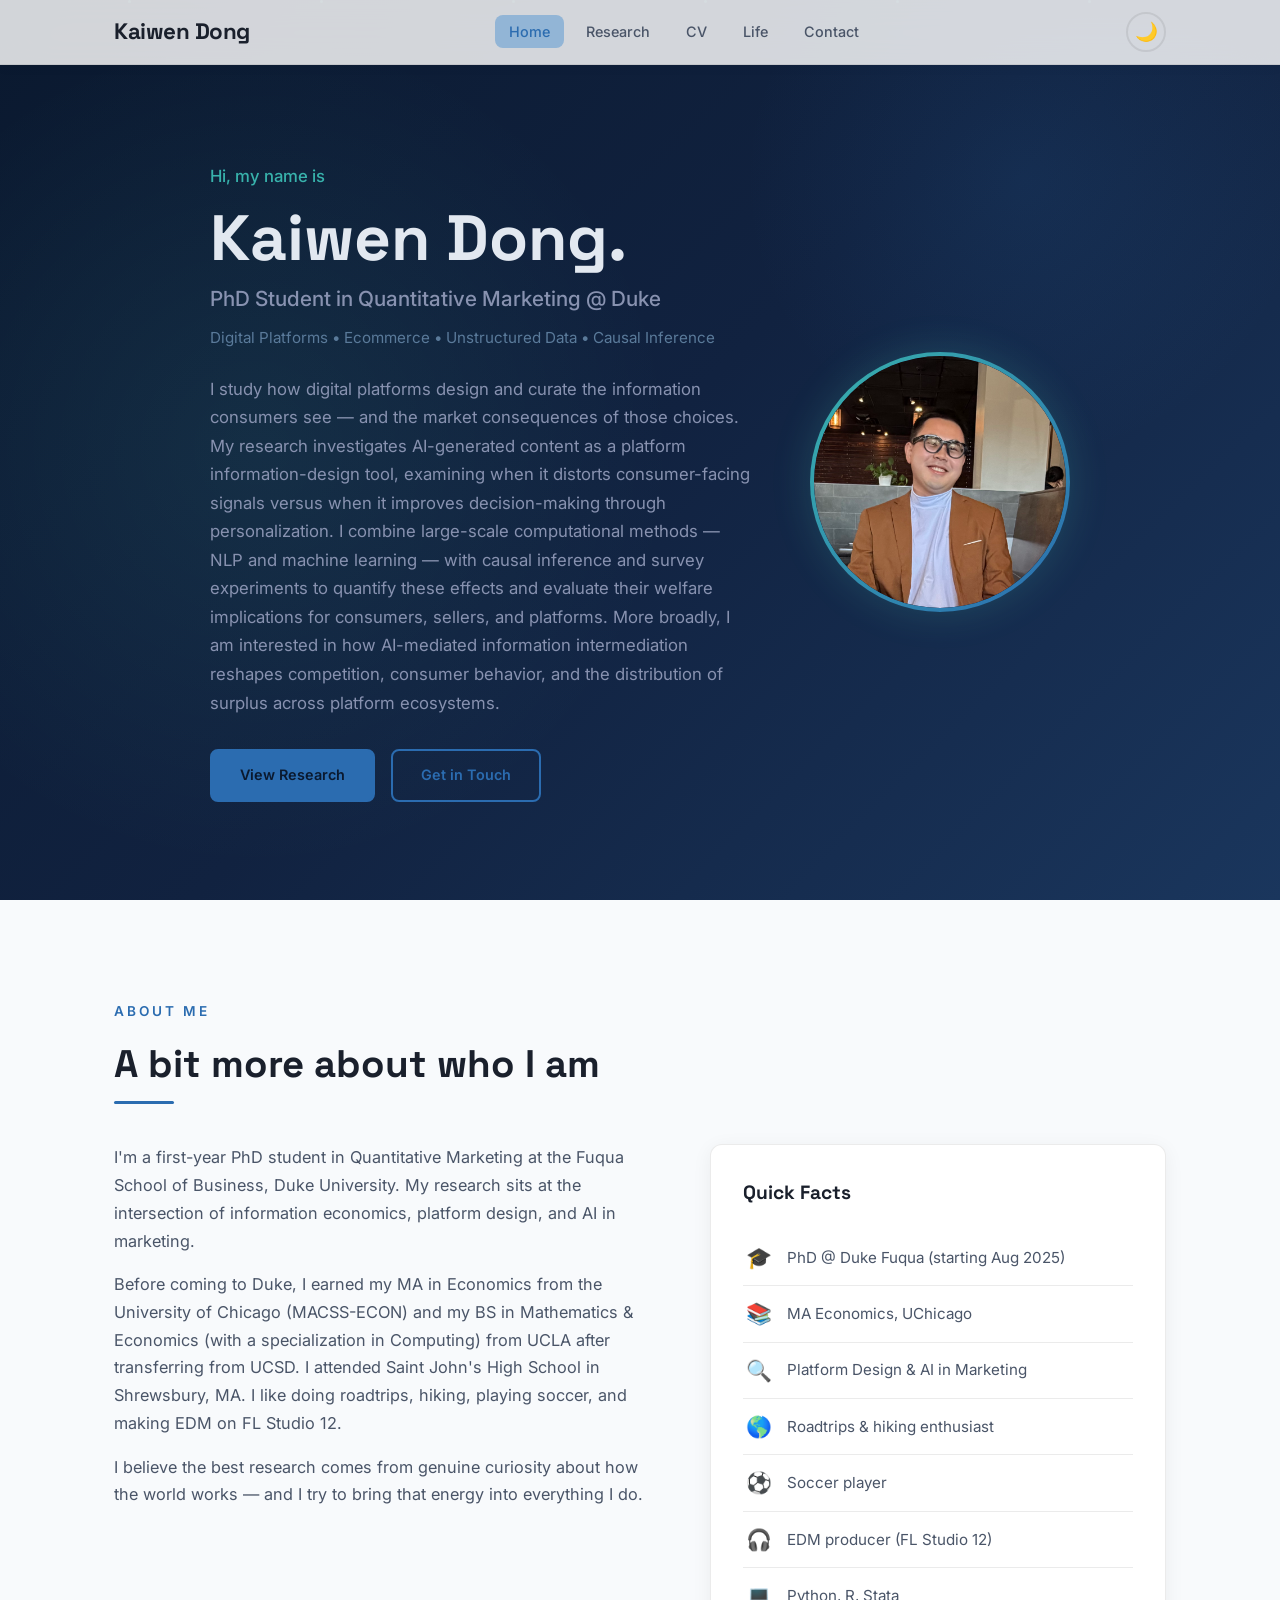
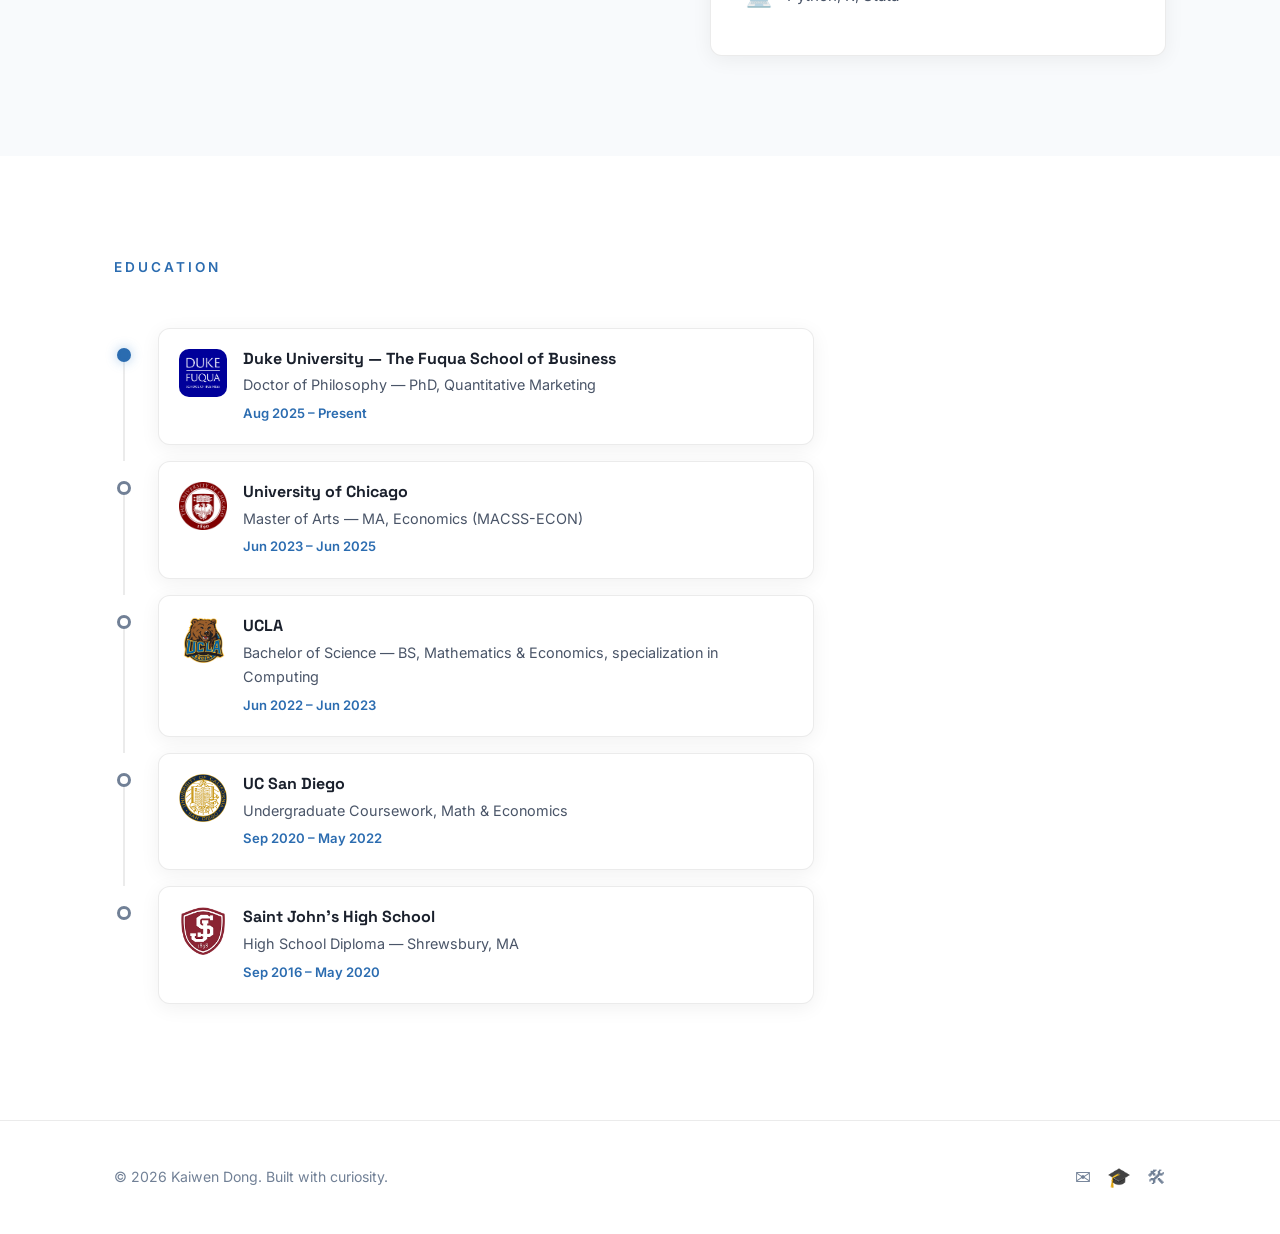
==== commit 5ed8fc7e: "Use real school logos in education timeline, remove heading Replace colored placeholder boxes with a" ====
--- a/index.html
+++ b/index.html
@@ -182,7 +182,6 @@
     <div class="container">
       <div class="section-header animate-on-scroll">
         <p class="section-label">Education</p>
-        <h2 class="section-title">Where I've studied</h2>
       </div>
       <div class="edu-timeline">
 
@@ -192,8 +191,8 @@
             <div class="edu-connector"></div>
           </div>
           <div class="edu-card">
-            <div class="edu-logo" style="background: #00257D;">
-              <span style="color: #fff; font-size: 0.6rem; font-weight: 700; text-align: center; line-height: 1.1;">DUKE<br>FUQUA</span>
+            <div class="edu-logo">
+              <img src="logo/Fuqua_School_of_Business_logo_square_full.svg.png" alt="Duke Fuqua">
             </div>
             <div class="edu-info">
               <h4>Duke University &mdash; The Fuqua School of Business</h4>
@@ -209,8 +208,8 @@
             <div class="edu-connector"></div>
           </div>
           <div class="edu-card">
-            <div class="edu-logo" style="background: #800000;">
-              <span style="color: #fff; font-size: 0.75rem; font-weight: 700;">UC</span>
+            <div class="edu-logo">
+              <img src="logo/UChicago-logo.jpg" alt="University of Chicago">
             </div>
             <div class="edu-info">
               <h4>University of Chicago</h4>
@@ -226,8 +225,8 @@
             <div class="edu-connector"></div>
           </div>
           <div class="edu-card">
-            <div class="edu-logo" style="background: #2774AE;">
-              <span style="color: #FFD100; font-size: 0.6rem; font-weight: 800;">UCLA</span>
+            <div class="edu-logo">
+              <img src="logo/ucla-logo.avif" alt="UCLA">
             </div>
             <div class="edu-info">
               <h4>UCLA</h4>
@@ -243,8 +242,8 @@
             <div class="edu-connector"></div>
           </div>
           <div class="edu-card">
-            <div class="edu-logo" style="background: #182B49;">
-              <span style="color: #C69214; font-size: 0.5rem; font-weight: 700; text-align: center; line-height: 1.1;">UC<br>San Diego</span>
+            <div class="edu-logo">
+              <img src="logo/ucsd-logo.png" alt="UC San Diego">
             </div>
             <div class="edu-info">
               <h4>UC San Diego</h4>
@@ -259,8 +258,8 @@
             <div class="edu-dot"></div>
           </div>
           <div class="edu-card">
-            <div class="edu-logo" style="background: #8C1D40;">
-              <span style="color: #fff; font-size: 0.7rem; font-weight: 700;">SJ</span>
+            <div class="edu-logo">
+              <img src="logo/sj-logo.png" alt="Saint John's High School">
             </div>
             <div class="edu-info">
               <h4>Saint John's High School</h4>
--- a/css/style.css
+++ b/css/style.css
@@ -546,6 +546,13 @@
   align-items: center;
   justify-content: center;
   flex-shrink: 0;
+  overflow: hidden;
+}
+
+.edu-logo img {
+  width: 100%;
+  height: 100%;
+  object-fit: contain;
 }
 
 .edu-info h4 {
